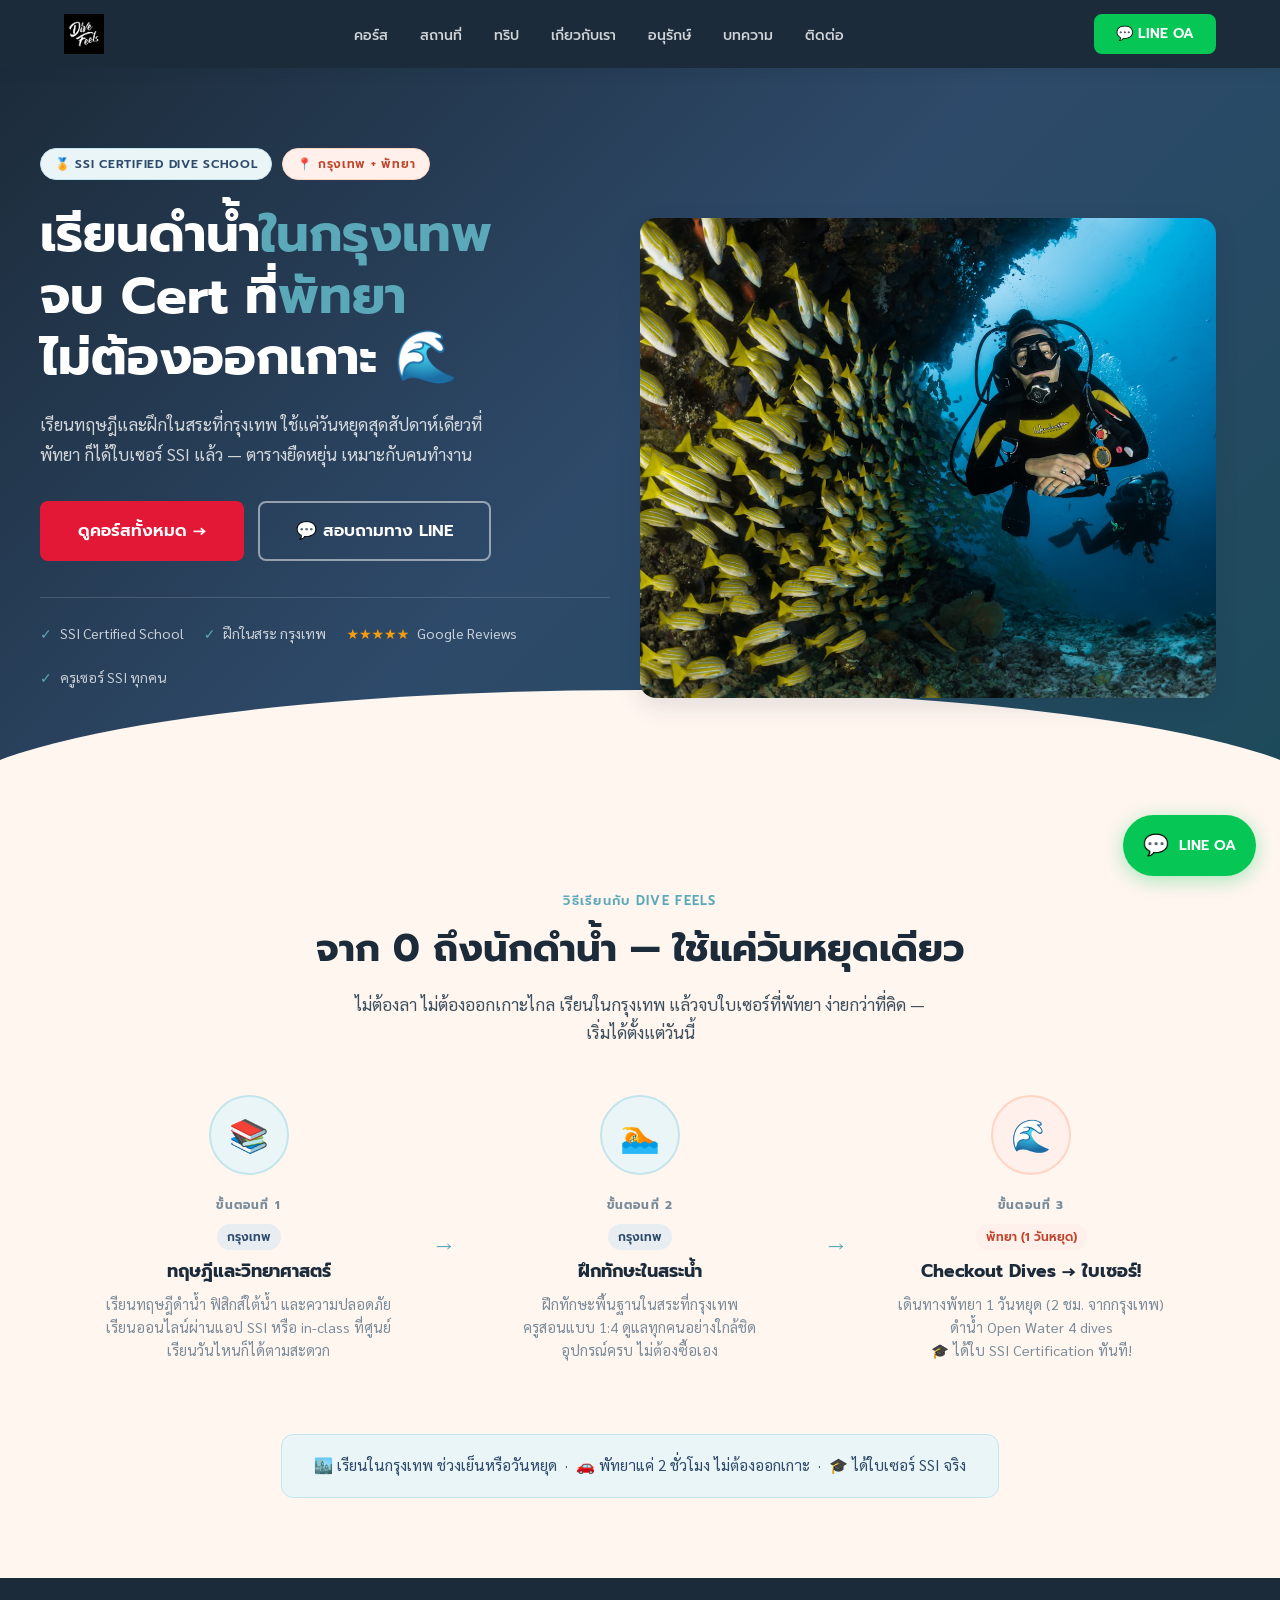
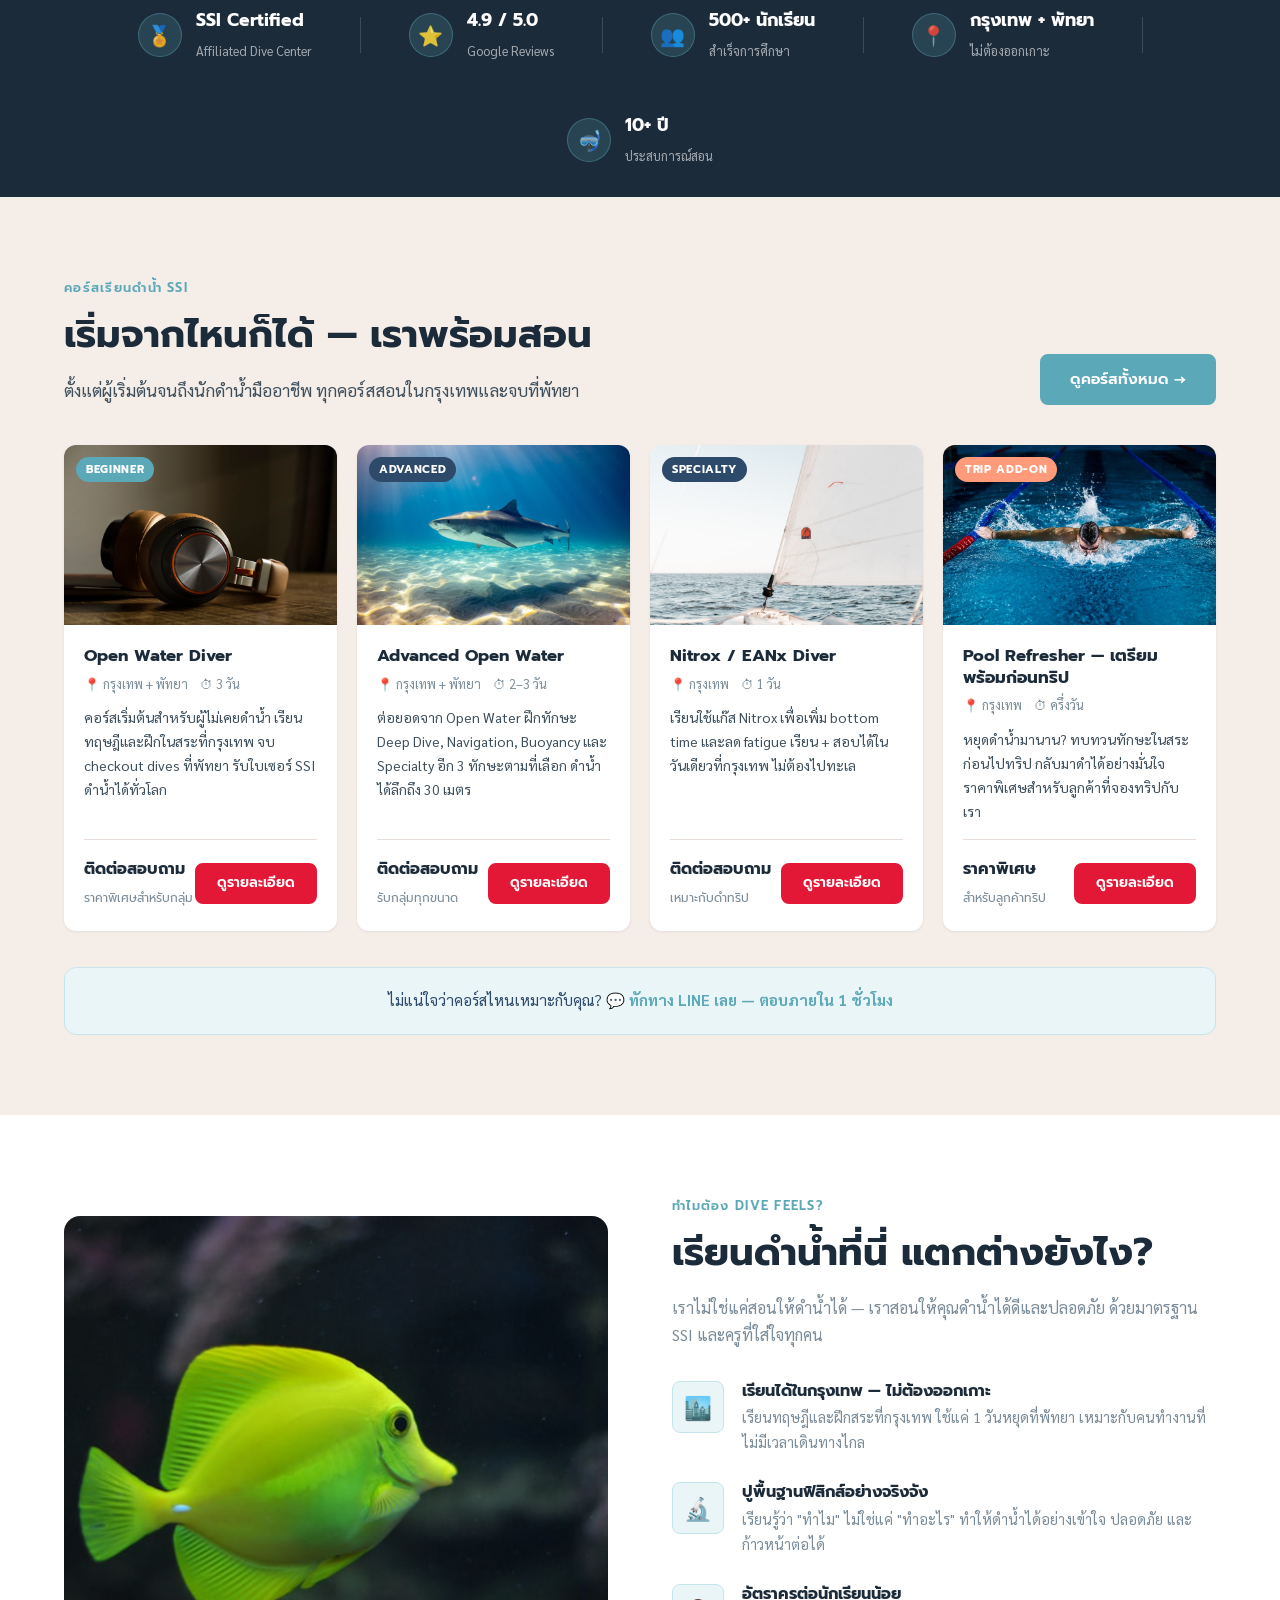
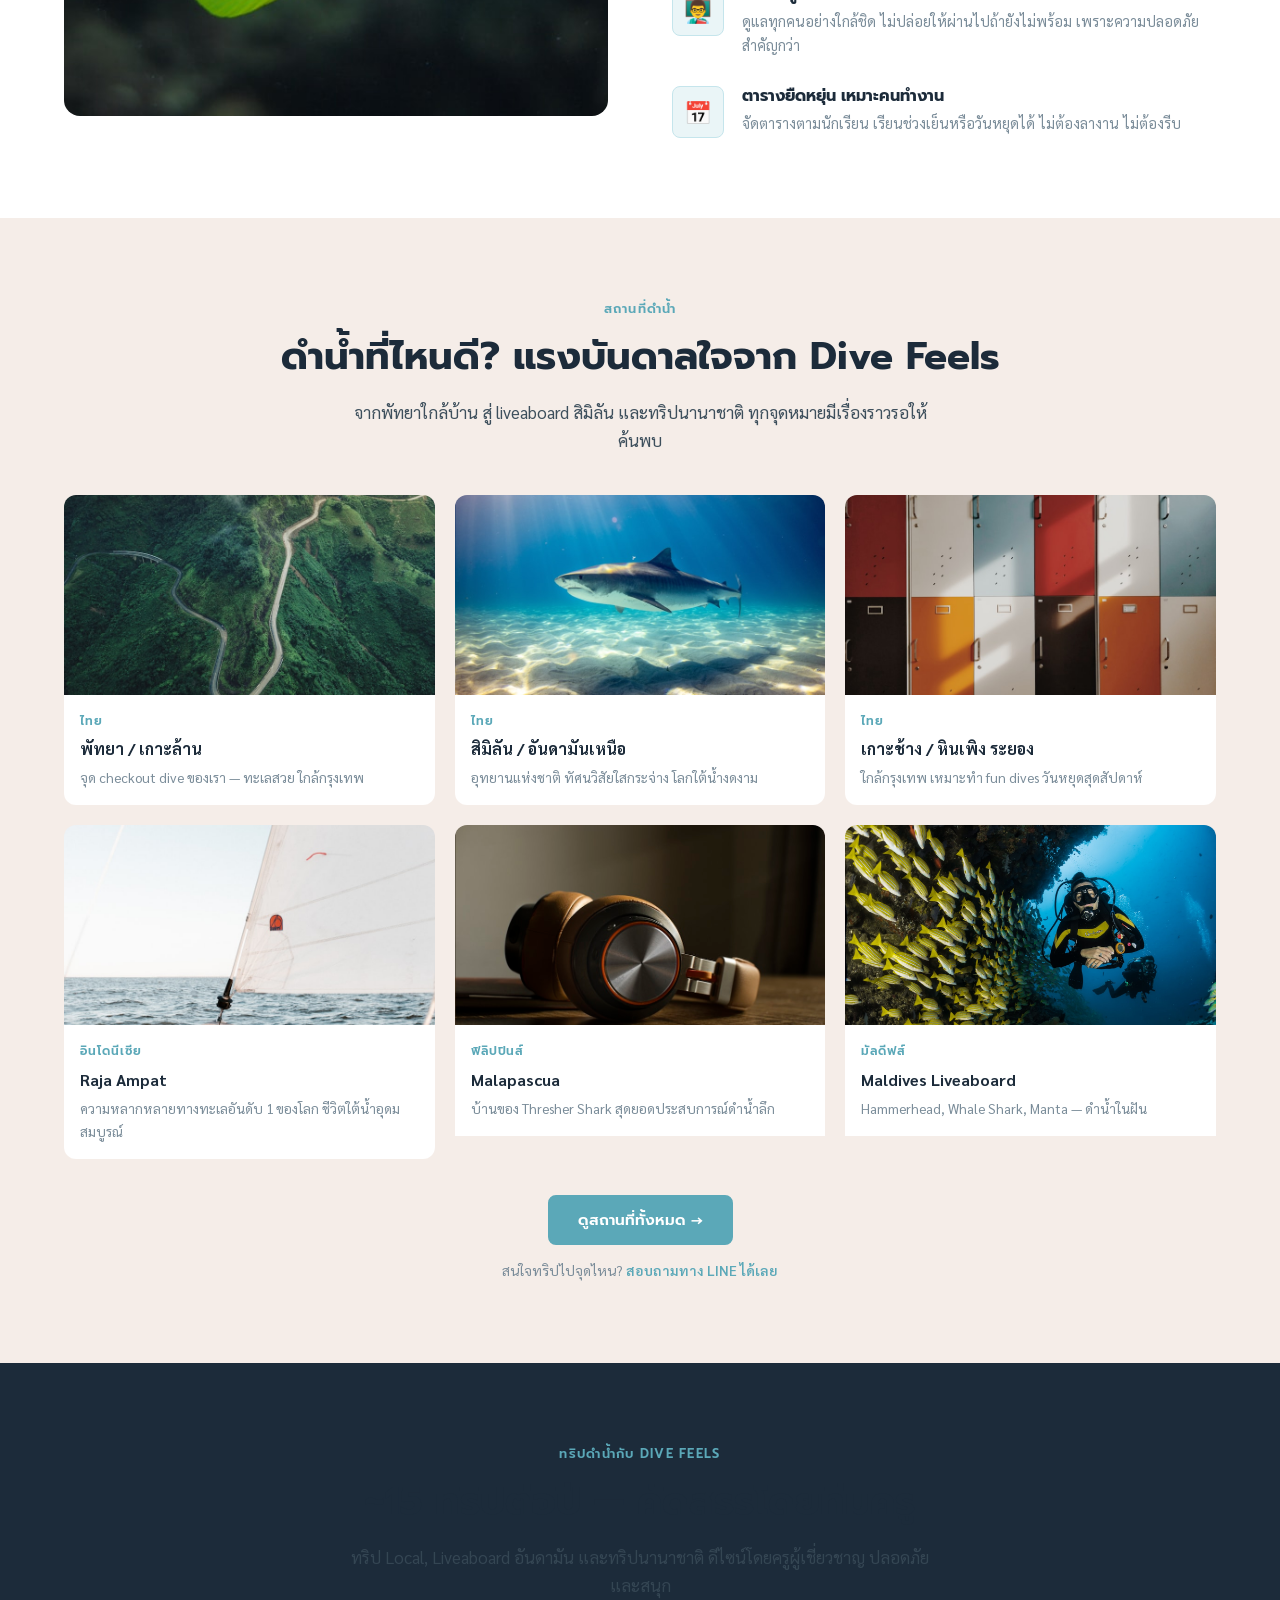
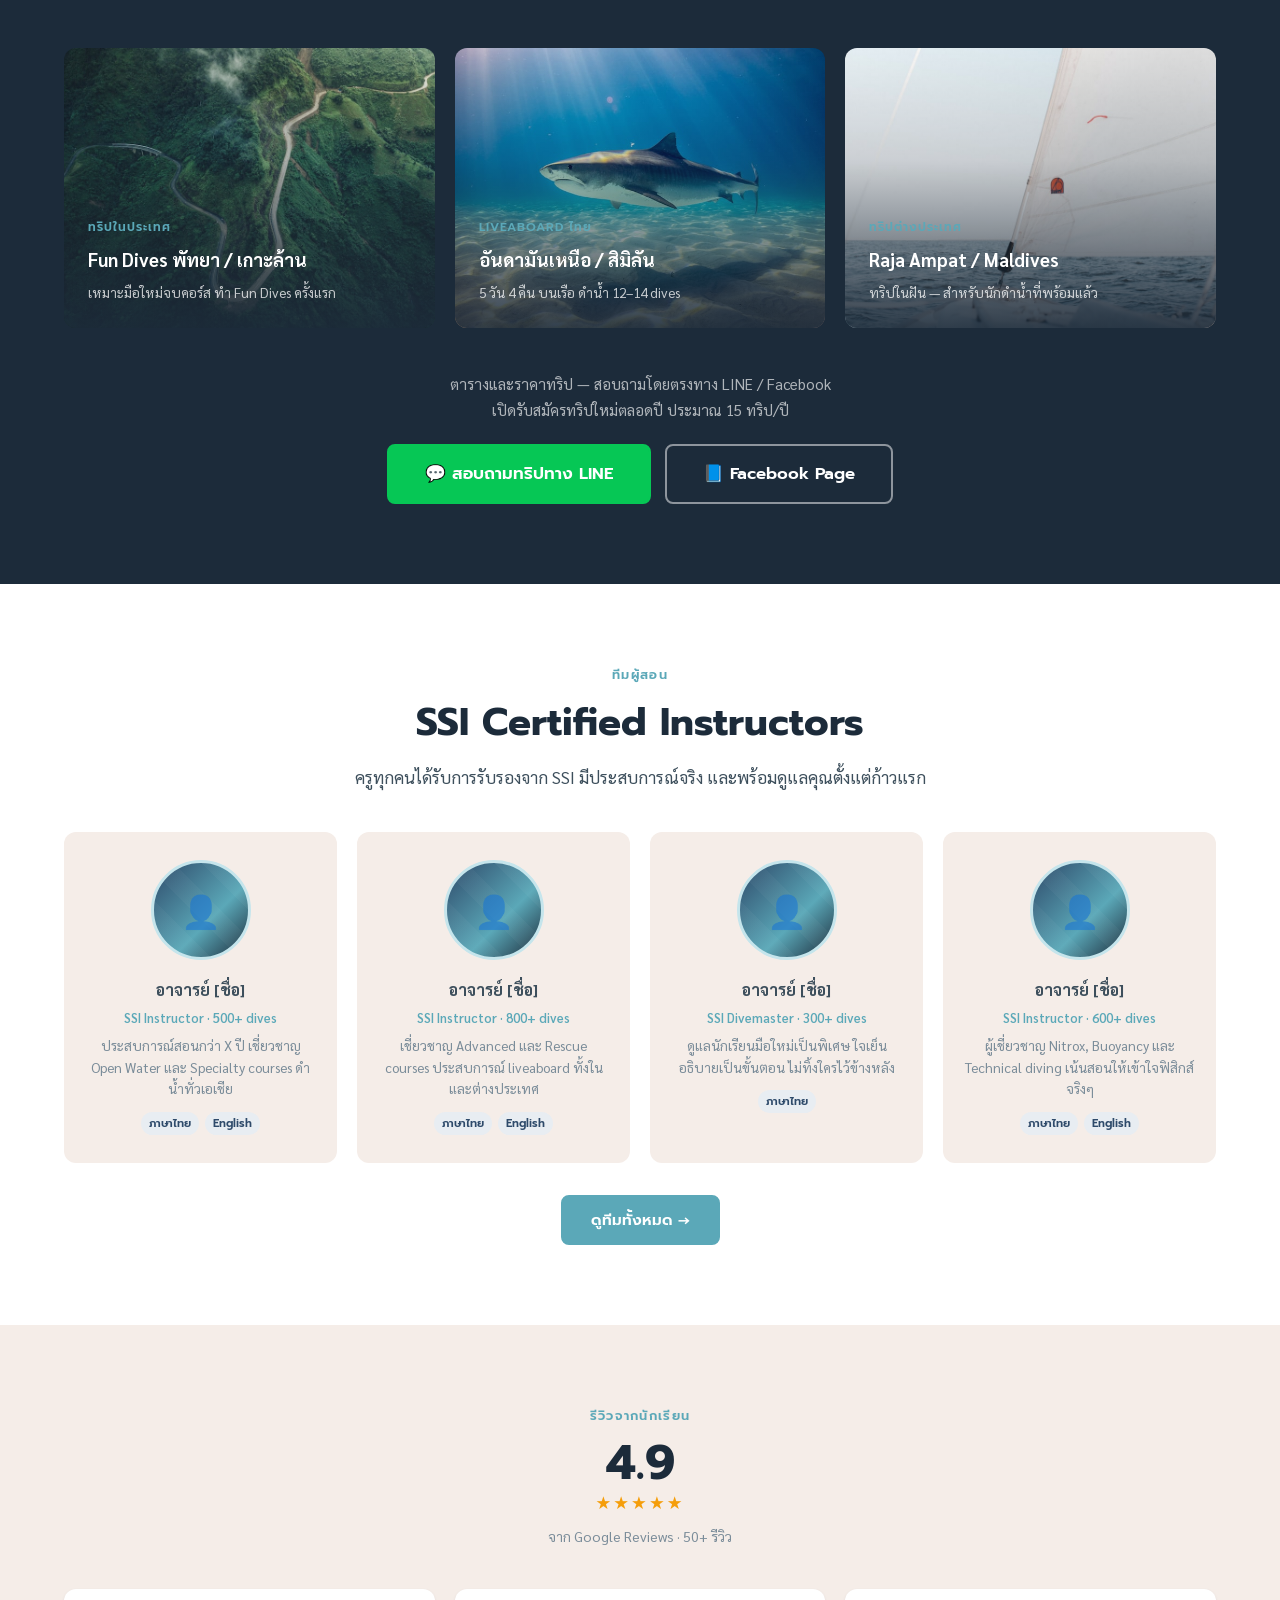
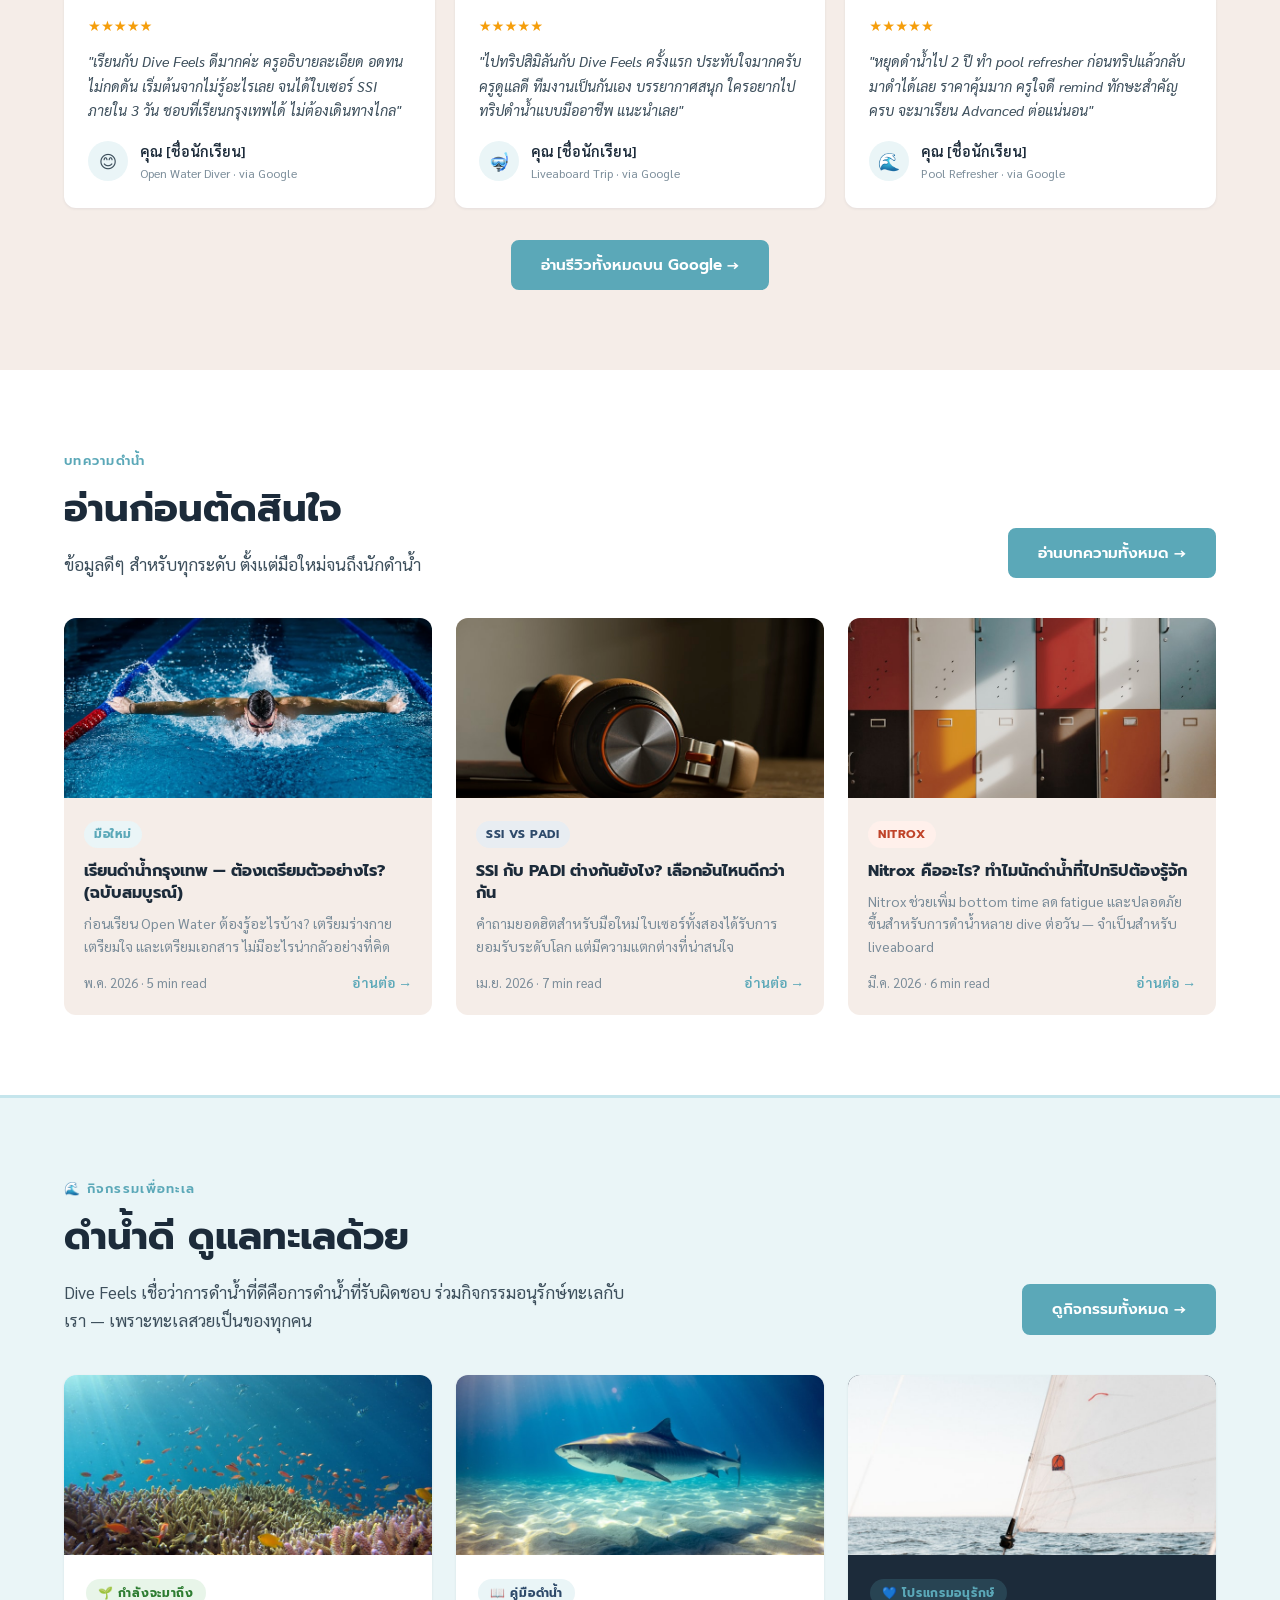
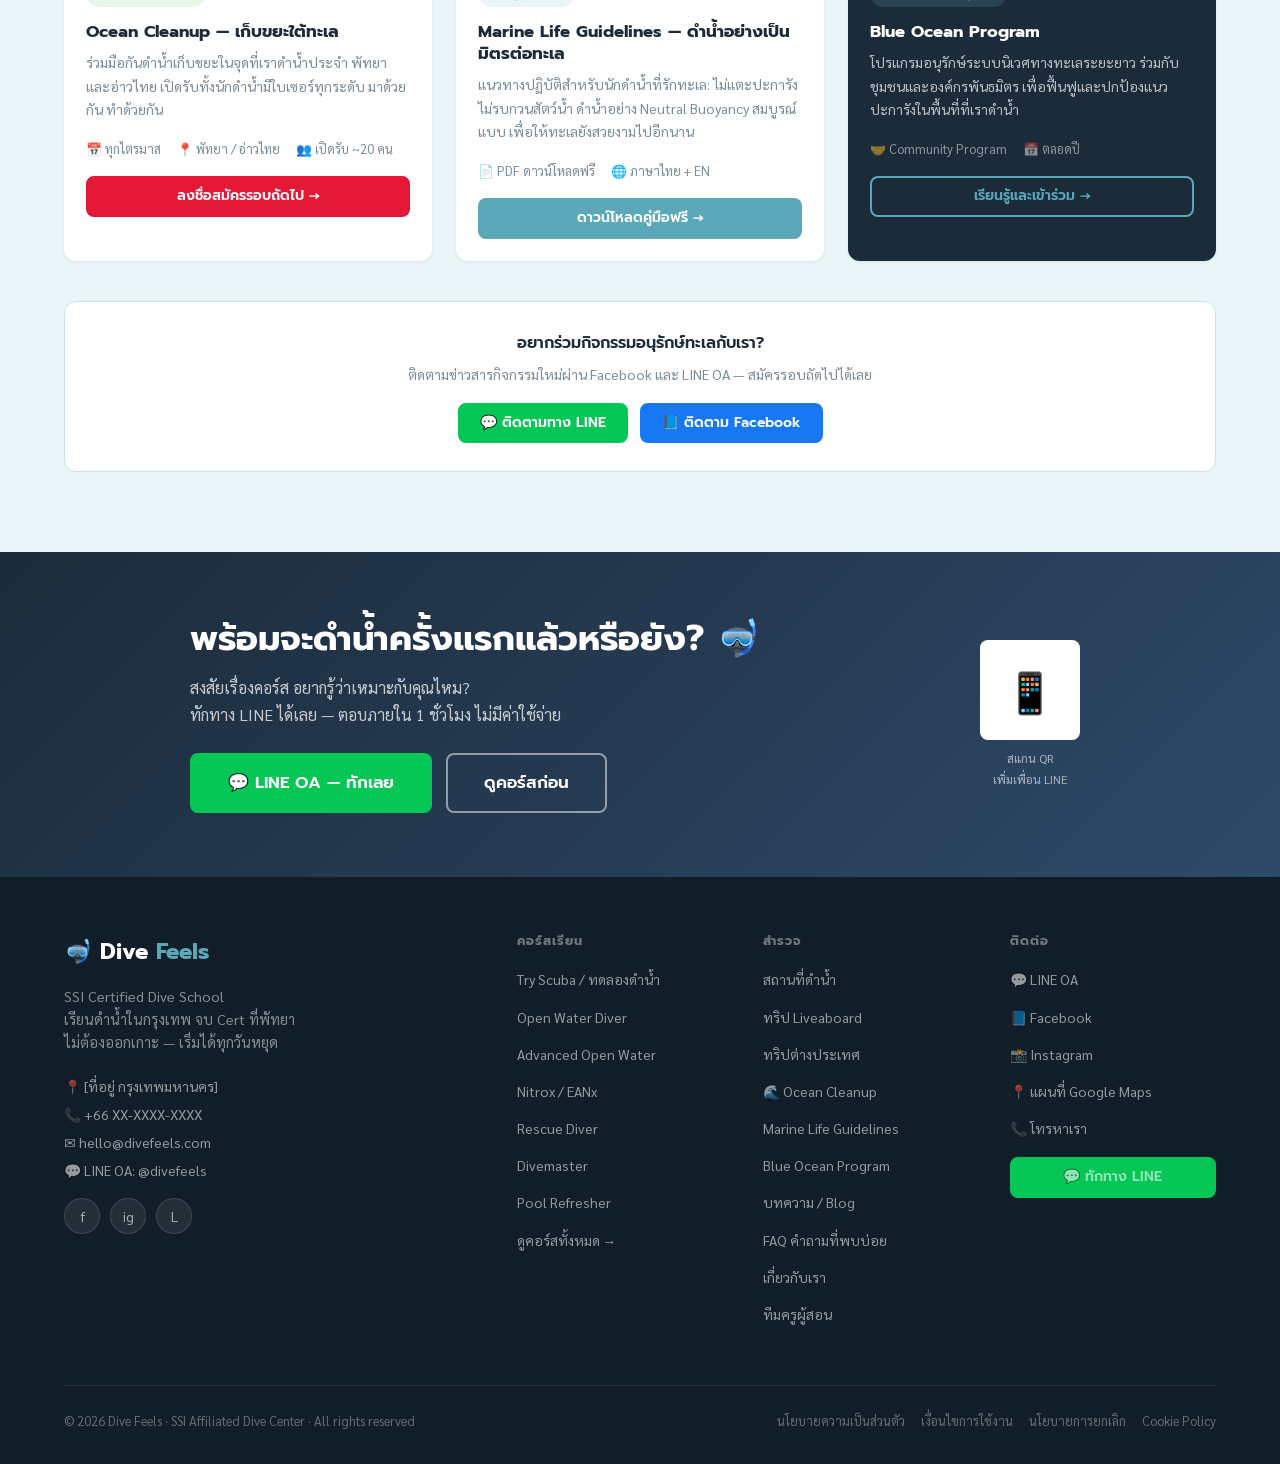
==== index.html @ 2490d3f1 "Initial commit: Dive Feels website first draft" ====
<!DOCTYPE html>
<html lang="th">
<head>
  <meta charset="UTF-8">
  <meta name="viewport" content="width=device-width, initial-scale=1.0">
  <title>เรียนดำน้ำกรุงเทพ จบ cert พัทยา | Dive Feels — SSI Certified Dive School</title>
  <meta name="description" content="เรียนดำน้ำในกรุงเทพ ฝึกในสระ จบ cert ที่พัทยา ไม่ต้องออกเกาะ SSI Certified School ตารางยืดหยุ่น ทีมครูมืออาชีพ สอบถามทาง LINE ได้เลย">

  <!-- Google Fonts: Prompt (headings) + Sarabun (body) -->
  <link rel="preconnect" href="https://fonts.googleapis.com">
  <link rel="preconnect" href="https://fonts.gstatic.com" crossorigin>
  <link href="https://fonts.googleapis.com/css2?family=Prompt:wght@400;500;600;700&family=Sarabun:ital,wght@0,300;0,400;0,500;0,600;1,400&display=swap" rel="stylesheet">

  <style>
    /* ══════════════════════════════════════════════
       DESIGN TOKENS (from design-tokens.css)
    ══════════════════════════════════════════════ */
    :root {
      --color-navy-deep:    #1C2B3A;
      --color-navy-ocean:   #2E4A6A;
      --color-teal:         #5BA8B8;
      --color-red:          #E31837;
      --color-coral:        #FF9B7A;
      --color-bg:           #FFF6F0;
      --color-white:        #FFFFFF;
      --color-surface:      #F5EDE8;
      --color-border:       #E8DDD8;
      --color-text-primary: #1C2B3A;
      --color-text-body:    #3D4F5C;
      --color-text-muted:   #7A8C99;
      --color-text-on-dark: #FFFFFF;
      --color-cta:          #E31837;
      --color-cta-hover:    #C4142E;
      --color-link:         #5BA8B8;
      --color-teal-tint-1:  #EAF5F7;
      --color-teal-tint-2:  #C5E5EC;
      --color-coral-tint-1: #FFF0EB;
      --color-navy-tint-1:  #E8EDF2;
      --font-heading: 'Prompt', system-ui, sans-serif;
      --font-body:    'Sarabun', system-ui, sans-serif;
      --shadow-sm: 0 1px 3px rgba(28,43,58,.08);
      --shadow-md: 0 4px 12px rgba(28,43,58,.10);
      --shadow-lg: 0 8px 24px rgba(28,43,58,.12);
      --radius-sm: 4px;
      --radius-md: 8px;
      --radius-lg: 12px;
      --radius-xl: 16px;
      --radius-full: 9999px;
      --transition-base: 250ms ease;
    }

    /* ══════════════════════════════════════════════
       RESET & BASE
    ══════════════════════════════════════════════ */
    *, *::before, *::after { box-sizing: border-box; margin: 0; padding: 0; }
    html { scroll-behavior: smooth; }
    body {
      font-family: var(--font-body);
      font-size: 1rem;
      line-height: 1.7;
      color: var(--color-text-body);
      background: var(--color-bg);
    }
    img { max-width: 100%; height: auto; display: block; }
    a { color: var(--color-link); text-decoration: none; transition: color var(--transition-base); }
    a:hover { color: var(--color-teal); }
    h1,h2,h3,h4,h5 { font-family: var(--font-heading); color: var(--color-text-primary); line-height: 1.3; }

    /* ══════════════════════════════════════════════
       UTILITIES
    ══════════════════════════════════════════════ */
    .container { max-width: 1200px; margin: 0 auto; padding: 0 24px; }
    .section-pad { padding: 80px 0; }
    .section-pad-sm { padding: 56px 0; }
    .text-center { text-align: center; }
    .text-white { color: var(--color-text-on-dark); }
    .badge {
      display: inline-flex; align-items: center; gap: 6px;
      background: var(--color-teal-tint-1); color: var(--color-navy-ocean);
      font-size: .75rem; font-weight: 600; font-family: var(--font-heading);
      letter-spacing: .06em; text-transform: uppercase;
      padding: 5px 14px; border-radius: var(--radius-full);
      border: 1px solid var(--color-teal-tint-2);
    }
    .section-label {
      font-family: var(--font-heading); font-size: .8rem; font-weight: 600;
      letter-spacing: .1em; text-transform: uppercase; color: var(--color-teal);
      margin-bottom: 12px; display: block;
    }
    .section-title {
      font-size: clamp(1.75rem, 3vw, 2.5rem); font-weight: 700;
      color: var(--color-text-primary); margin-bottom: 16px;
    }
    .section-sub {
      font-size: 1.05rem; color: var(--color-text-body);
      max-width: 580px; line-height: 1.7;
    }
    .grid-2 { display: grid; grid-template-columns: 1fr 1fr; gap: 24px; }
    .grid-3 { display: grid; grid-template-columns: repeat(3, 1fr); gap: 24px; }
    .grid-4 { display: grid; grid-template-columns: repeat(4, 1fr); gap: 20px; }

    /* ══════════════════════════════════════════════
       BUTTONS
    ══════════════════════════════════════════════ */
    .btn {
      display: inline-flex; align-items: center; justify-content: center; gap: 8px;
      font-family: var(--font-heading); font-size: .95rem; font-weight: 600;
      padding: 14px 28px; border-radius: var(--radius-md);
      border: 2px solid transparent; cursor: pointer;
      transition: all var(--transition-base); text-decoration: none; line-height: 1.2;
      white-space: nowrap;
    }
    .btn-primary {
      background: var(--color-cta); color: #fff; border-color: var(--color-cta);
    }
    .btn-primary:hover { background: var(--color-cta-hover); border-color: var(--color-cta-hover); color: #fff; }
    .btn-outline {
      background: transparent; color: var(--color-white);
      border-color: rgba(255,255,255,.5);
    }
    .btn-outline:hover { background: rgba(255,255,255,.1); border-color: #fff; color: #fff; }
    .btn-teal { background: var(--color-teal); color: #fff; border-color: var(--color-teal); }
    .btn-teal:hover { background: #4A8F9E; border-color: #4A8F9E; color: #fff; }
    .btn-line { background: #06C755; color: #fff; border-color: #06C755; }
    .btn-line:hover { background: #05A947; border-color: #05A947; color: #fff; }
    .btn-sm { padding: 10px 20px; font-size: .875rem; }
    .btn-lg { padding: 18px 36px; font-size: 1.05rem; }

    /* ══════════════════════════════════════════════
       PLACEHOLDER IMAGES (for draft)
    ══════════════════════════════════════════════ */
    .img-placeholder {
      background: linear-gradient(135deg, #2E4A6A 0%, #5BA8B8 60%, #1C2B3A 100%);
      display: flex; align-items: center; justify-content: center;
      color: rgba(255,255,255,.6); font-size: .8rem; font-family: var(--font-body);
      text-align: center; position: relative; overflow: hidden;
    }
    .img-placeholder[style*="background-image"]::after { display: none; }
    .img-placeholder::after {
      content: '';
      position: absolute; inset: 0;
      background: repeating-linear-gradient(
        45deg, transparent, transparent 20px,
        rgba(255,255,255,.03) 20px, rgba(255,255,255,.03) 40px
      );
    }

    /* ══════════════════════════════════════════════
       STICKY NAV
    ══════════════════════════════════════════════ */
    #nav {
      position: sticky; top: 0; z-index: 100;
      background: var(--color-navy-deep);
      box-shadow: var(--shadow-md);
      transition: background var(--transition-base);
    }
    .nav-inner {
      display: flex; align-items: center; justify-content: space-between;
      padding: 0 24px; max-width: 1200px; margin: 0 auto; height: 68px;
    }
    .nav-logo {
      font-family: var(--font-heading); font-size: 1.5rem; font-weight: 700;
      color: #fff; letter-spacing: -.01em;
      display: flex; align-items: center; gap: 10px;
    }
    .nav-logo span { color: var(--color-teal); }
    .nav-logo-mark {
      height: 40px; width: auto; display: block; flex-shrink: 0;
    }
    .nav-links {
      display: flex; align-items: center; gap: 4px; list-style: none;
    }
    .nav-links a {
      color: rgba(255,255,255,.8); font-family: var(--font-heading);
      font-size: .875rem; font-weight: 500;
      padding: 8px 14px; border-radius: var(--radius-sm);
      transition: all var(--transition-base);
    }
    .nav-links a:hover { color: #fff; background: rgba(255,255,255,.08); }
    .nav-cta { display: flex; align-items: center; gap: 10px; }
    .nav-hamburger {
      display: none; background: none; border: none;
      color: #fff; font-size: 1.5rem; cursor: pointer; padding: 6px;
    }

    /* ══════════════════════════════════════════════
       HERO
    ══════════════════════════════════════════════ */
    #hero {
      background: var(--color-navy-ocean);
      position: relative; overflow: hidden;
      min-height: 600px; display: flex; align-items: center;
    }
    .hero-bg {
      position: absolute; inset: 0;
      background: linear-gradient(135deg, #1C2B3A 0%, #2E4A6A 50%, #1C4A5A 100%);
    }
    /* Decorative wave */
    .hero-wave {
      position: absolute; bottom: 0; left: 0; right: 0; height: 120px;
      background: var(--color-bg);
      clip-path: ellipse(55% 100% at 50% 100%);
    }
    /* Decorative bubbles */
    .hero-bubbles {
      position: absolute; right: 5%; top: 10%; width: 45%; height: 85%;
      display: flex; align-items: center; justify-content: center;
    }
    .hero-photo {
      width: 100%; height: 480px; border-radius: var(--radius-xl);
      box-shadow: var(--shadow-lg);
      position: relative; overflow: hidden;
    }
    .hero-content { position: relative; z-index: 2; padding: 80px 24px 120px; }
    .hero-inner { max-width: 1200px; margin: 0 auto; display: grid; grid-template-columns: 1fr 1fr; gap: 60px; align-items: center; }
    .hero-badge-row { display: flex; gap: 10px; margin-bottom: 24px; flex-wrap: wrap; }
    .hero-h1 {
      font-family: var(--font-heading); font-size: clamp(2rem, 4.5vw, 3.2rem);
      font-weight: 700; color: #fff; line-height: 1.2; margin-bottom: 20px;
    }
    .hero-h1 em { color: var(--color-teal); font-style: normal; }
    .hero-sub {
      font-size: 1.05rem; color: rgba(255,255,255,.8);
      margin-bottom: 32px; max-width: 480px; line-height: 1.8;
    }
    .hero-ctas { display: flex; gap: 14px; flex-wrap: wrap; margin-bottom: 36px; }
    .hero-trust {
      display: flex; gap: 20px; flex-wrap: wrap; align-items: center;
      padding-top: 24px; border-top: 1px solid rgba(255,255,255,.15);
    }
    .hero-trust-item {
      display: flex; align-items: center; gap: 8px;
      color: rgba(255,255,255,.75); font-size: .875rem;
    }
    .hero-trust-item svg, .hero-trust-item .icon { color: var(--color-teal); }

    /* ══════════════════════════════════════════════
       HOW IT WORKS
    ══════════════════════════════════════════════ */
    #how-it-works { background: var(--color-bg); }
    .hiw-steps {
      display: grid; grid-template-columns: 1fr auto 1fr auto 1fr; gap: 0;
      align-items: start; margin-top: 48px;
    }
    .hiw-step { text-align: center; padding: 0 16px; }
    .hiw-icon-wrap {
      width: 80px; height: 80px; border-radius: 50%;
      margin: 0 auto 20px;
      display: flex; align-items: center; justify-content: center;
      font-size: 2rem;
    }
    .hiw-icon-wrap.step-1 { background: var(--color-teal-tint-1); border: 2px solid var(--color-teal-tint-2); }
    .hiw-icon-wrap.step-2 { background: var(--color-teal-tint-1); border: 2px solid var(--color-teal-tint-2); }
    .hiw-icon-wrap.step-3 { background: var(--color-coral-tint-1); border: 2px solid #FFD4C2; }
    .hiw-step-num {
      font-family: var(--font-heading); font-size: .75rem; font-weight: 700;
      letter-spacing: .1em; text-transform: uppercase; color: var(--color-text-muted);
      margin-bottom: 6px;
    }
    .hiw-step-location {
      display: inline-block; background: var(--color-navy-tint-1);
      color: var(--color-navy-ocean); font-size: .75rem; font-weight: 600;
      padding: 3px 10px; border-radius: var(--radius-full); margin-bottom: 10px;
      font-family: var(--font-heading);
    }
    .hiw-step-location.pattaya { background: var(--color-coral-tint-1); color: #C0442A; }
    .hiw-step h3 { font-size: 1.1rem; font-weight: 700; margin-bottom: 10px; }
    .hiw-step p { font-size: .9rem; color: var(--color-text-muted); line-height: 1.6; }
    .hiw-arrow {
      display: flex; align-items: center; padding-top: 30px; color: var(--color-teal);
      font-size: 1.5rem; align-self: center;
    }
    .hiw-note {
      text-align: center; margin-top: 36px;
      background: var(--color-teal-tint-1); border: 1px solid var(--color-teal-tint-2);
      border-radius: var(--radius-lg); padding: 18px 32px;
      font-size: .95rem; color: var(--color-navy-ocean);
      display: inline-block;
    }

    /* ══════════════════════════════════════════════
       TRUST STRIP
    ══════════════════════════════════════════════ */
    #trust-strip {
      background: var(--color-navy-deep); padding: 28px 0;
    }
    .trust-items {
      display: flex; align-items: center; justify-content: center;
      gap: 48px; flex-wrap: wrap;
    }
    .trust-item {
      display: flex; align-items: center; gap: 14px; color: rgba(255,255,255,.85);
    }
    .trust-item-icon {
      width: 44px; height: 44px; border-radius: 50%;
      background: rgba(91,168,184,.2); border: 1px solid rgba(91,168,184,.4);
      display: flex; align-items: center; justify-content: center; font-size: 1.25rem;
      flex-shrink: 0;
    }
    .trust-item-text strong { display: block; font-family: var(--font-heading); font-size: 1.1rem; color: #fff; }
    .trust-item-text span { font-size: .8rem; color: rgba(255,255,255,.6); }
    .trust-divider { width: 1px; height: 36px; background: rgba(255,255,255,.15); }

    /* ══════════════════════════════════════════════
       COURSES
    ══════════════════════════════════════════════ */
    #courses { background: var(--color-surface); }
    .courses-header {
      display: flex; justify-content: space-between; align-items: flex-end;
      margin-bottom: 40px; gap: 24px; flex-wrap: wrap;
    }
    .course-cards { display: grid; grid-template-columns: repeat(4, 1fr); gap: 20px; }
    .course-card {
      background: var(--color-white); border-radius: var(--radius-lg);
      overflow: hidden; box-shadow: var(--shadow-sm);
      transition: transform var(--transition-base), box-shadow var(--transition-base);
      display: flex; flex-direction: column;
    }
    .course-card:hover { transform: translateY(-4px); box-shadow: var(--shadow-lg); }
    .course-card-img { height: 180px; position: relative; }
    .course-card-badge {
      position: absolute; top: 12px; left: 12px;
      background: var(--color-navy-deep); color: #fff;
      font-size: .7rem; font-weight: 700; font-family: var(--font-heading);
      letter-spacing: .06em; text-transform: uppercase;
      padding: 3px 10px; border-radius: var(--radius-full);
    }
    .course-card-badge.beginner { background: var(--color-teal); }
    .course-card-badge.specialty { background: var(--color-navy-ocean); }
    .course-card-badge.refresher { background: var(--color-coral); }
    .course-card-badge.pro { background: var(--color-navy-deep); }
    .course-card-body { padding: 20px; flex: 1; display: flex; flex-direction: column; }
    .course-card-title { font-size: 1.05rem; font-weight: 700; margin-bottom: 6px; }
    .course-card-meta {
      display: flex; gap: 12px; margin-bottom: 12px; flex-wrap: wrap;
    }
    .course-meta-item {
      font-size: .8rem; color: var(--color-text-muted);
      display: flex; align-items: center; gap: 4px;
    }
    .course-card-desc { font-size: .875rem; color: var(--color-text-body); flex: 1; margin-bottom: 16px; }
    .course-card-footer {
      display: flex; align-items: center; justify-content: space-between;
      padding-top: 16px; border-top: 1px solid var(--color-border);
    }
    .course-price { font-family: var(--font-heading); font-weight: 700; color: var(--color-navy-deep); font-size: 1rem; }
    .course-price span { font-size: .75rem; font-weight: 400; color: var(--color-text-muted); }

    /* ══════════════════════════════════════════════
       WHY DIVE FEELS
    ══════════════════════════════════════════════ */
    #why { background: var(--color-white); }
    .why-grid { display: grid; grid-template-columns: 1fr 1fr; gap: 64px; align-items: center; }
    .why-image { height: 500px; border-radius: var(--radius-xl); overflow: hidden; }
    .why-points { display: flex; flex-direction: column; gap: 28px; margin-top: 32px; }
    .why-point { display: flex; gap: 18px; }
    .why-point-icon {
      width: 52px; height: 52px; border-radius: var(--radius-md);
      background: var(--color-teal-tint-1); border: 1px solid var(--color-teal-tint-2);
      display: flex; align-items: center; justify-content: center;
      font-size: 1.4rem; flex-shrink: 0;
    }
    .why-point-text h4 { font-size: 1rem; font-weight: 700; margin-bottom: 4px; }
    .why-point-text p { font-size: .9rem; color: var(--color-text-muted); }

    /* ══════════════════════════════════════════════
       DESTINATIONS
    ══════════════════════════════════════════════ */
    #destinations { background: var(--color-surface); }
    .dest-grid { display: grid; grid-template-columns: repeat(3, 1fr); gap: 20px; }
    .dest-card {
      border-radius: var(--radius-lg); overflow: hidden; position: relative;
      cursor: pointer; transition: transform var(--transition-base);
      display: flex; flex-direction: column;
    }
    .dest-card:hover { transform: translateY(-4px); }
    .dest-card:hover .dest-overlay { opacity: 1; }
    .dest-img { height: 200px; }
    .dest-overlay {
      position: absolute; inset: 0; background: rgba(28,43,58,.5);
      opacity: 0; transition: opacity var(--transition-base);
      display: flex; align-items: center; justify-content: center;
    }
    .dest-info { padding: 16px; background: var(--color-white); }
    .dest-region {
      font-size: .75rem; font-weight: 600; font-family: var(--font-heading);
      letter-spacing: .08em; text-transform: uppercase; color: var(--color-teal);
      margin-bottom: 4px;
    }
    .dest-name { font-size: 1rem; font-weight: 700; color: var(--color-text-primary); margin-bottom: 4px; }
    .dest-tagline { font-size: .85rem; color: var(--color-text-muted); }

    /* ══════════════════════════════════════════════
       INSTRUCTORS
    ══════════════════════════════════════════════ */
    #instructors { background: var(--color-white); }
    .instructor-cards { display: grid; grid-template-columns: repeat(4, 1fr); gap: 20px; }
    .instructor-card {
      text-align: center; padding: 28px 20px;
      background: var(--color-surface); border-radius: var(--radius-lg);
      transition: transform var(--transition-base), box-shadow var(--transition-base);
    }
    .instructor-card:hover { transform: translateY(-4px); box-shadow: var(--shadow-md); }
    .instructor-photo {
      width: 100px; height: 100px; border-radius: 50%; margin: 0 auto 16px;
      border: 3px solid var(--color-teal-tint-2); overflow: hidden;
    }
    .instructor-name { font-size: 1rem; font-weight: 700; margin-bottom: 4px; }
    .instructor-cert { font-size: .8rem; color: var(--color-teal); font-weight: 600; margin-bottom: 6px; }
    .instructor-bio { font-size: .85rem; color: var(--color-text-muted); line-height: 1.6; }
    .instructor-langs {
      margin-top: 12px; display: flex; gap: 6px; justify-content: center; flex-wrap: wrap;
    }
    .lang-tag {
      background: var(--color-navy-tint-1); color: var(--color-navy-ocean);
      font-size: .7rem; font-weight: 600; font-family: var(--font-heading);
      padding: 2px 8px; border-radius: var(--radius-full);
    }

    /* ══════════════════════════════════════════════
       REVIEWS
    ══════════════════════════════════════════════ */
    #reviews { background: var(--color-surface); }
    .reviews-header { text-align: center; margin-bottom: 40px; }
    .stars { color: #F59E0B; font-size: 1.1rem; letter-spacing: 2px; }
    .overall-rating { font-family: var(--font-heading); font-size: 3rem; font-weight: 700; color: var(--color-navy-deep); line-height: 1; }
    .review-cards { display: grid; grid-template-columns: repeat(3, 1fr); gap: 20px; }
    .review-card {
      background: var(--color-white); border-radius: var(--radius-lg);
      padding: 24px; box-shadow: var(--shadow-sm);
    }
    .review-stars { color: #F59E0B; font-size: .9rem; margin-bottom: 12px; }
    .review-text { font-size: .9rem; color: var(--color-text-body); line-height: 1.7; margin-bottom: 16px; font-style: italic; }
    .review-author { display: flex; align-items: center; gap: 12px; }
    .review-avatar {
      width: 40px; height: 40px; border-radius: 50%; overflow: hidden;
      background: var(--color-teal-tint-1);
      display: flex; align-items: center; justify-content: center;
      font-size: 1.1rem;
    }
    .review-name { font-weight: 600; font-size: .9rem; color: var(--color-text-primary); }
    .review-via { font-size: .75rem; color: var(--color-text-muted); }

    /* ══════════════════════════════════════════════
       TRIPS TEASER
    ══════════════════════════════════════════════ */
    #trips { background: var(--color-navy-deep); }
    .trips-header { text-align: center; margin-bottom: 48px; }
    .trips-grid { display: grid; grid-template-columns: repeat(3, 1fr); gap: 20px; }
    .trip-card {
      border-radius: var(--radius-lg); overflow: hidden; position: relative;
      min-height: 280px; display: flex; flex-direction: column; justify-content: flex-end;
      cursor: pointer;
    }
    .trip-img { position: absolute; inset: 0; }
    .trip-gradient {
      position: absolute; inset: 0;
      background: linear-gradient(to top, rgba(28,43,58,.9) 0%, rgba(28,43,58,.2) 60%, transparent 100%);
    }
    .trip-info { position: relative; z-index: 2; padding: 24px; }
    .trip-region {
      font-size: .75rem; font-weight: 600; font-family: var(--font-heading);
      letter-spacing: .08em; text-transform: uppercase; color: var(--color-teal);
      margin-bottom: 6px;
    }
    .trip-name { font-size: 1.15rem; font-weight: 700; color: #fff; margin-bottom: 6px; }
    .trip-tagline { font-size: .85rem; color: rgba(255,255,255,.75); }

    /* ══════════════════════════════════════════════
       BLOG TEASER
    ══════════════════════════════════════════════ */
    #blog { background: var(--color-white); }
    .blog-cards { display: grid; grid-template-columns: repeat(3, 1fr); gap: 24px; }
    .blog-card {
      background: var(--color-surface); border-radius: var(--radius-lg);
      overflow: hidden; transition: transform var(--transition-base), box-shadow var(--transition-base);
    }
    .blog-card:hover { transform: translateY(-4px); box-shadow: var(--shadow-md); }
    .blog-img { height: 180px; }
    .blog-body { padding: 20px; }
    .blog-tag {
      display: inline-block; background: var(--color-teal-tint-1);
      color: var(--color-teal); font-size: .75rem; font-weight: 700;
      font-family: var(--font-heading); letter-spacing: .05em; text-transform: uppercase;
      padding: 3px 10px; border-radius: var(--radius-full); margin-bottom: 12px;
    }
    .blog-tag.coral { background: var(--color-coral-tint-1); color: #C0442A; }
    .blog-tag.navy { background: var(--color-navy-tint-1); color: var(--color-navy-ocean); }
    .blog-title { font-size: 1rem; font-weight: 700; margin-bottom: 8px; line-height: 1.4; }
    .blog-excerpt { font-size: .875rem; color: var(--color-text-muted); margin-bottom: 14px; line-height: 1.6; }
    .blog-meta { font-size: .8rem; color: var(--color-text-muted); }
    .blog-read-more { color: var(--color-teal); font-weight: 600; font-size: .875rem; }
    .blog-read-more:hover { color: var(--color-navy-ocean); }

    /* ══════════════════════════════════════════════
       LINE CTA BANNER
    ══════════════════════════════════════════════ */
    #cta-banner {
      background: linear-gradient(135deg, #1C2B3A 0%, #2E4A6A 100%);
      padding: 64px 0;
    }
    .cta-banner-inner {
      display: flex; align-items: center; gap: 48px;
      max-width: 900px; margin: 0 auto; flex-wrap: wrap; justify-content: center;
    }
    .cta-banner-text { flex: 1; min-width: 280px; }
    .cta-banner-title { font-size: clamp(1.5rem, 3vw, 2.2rem); font-weight: 700; color: #fff; margin-bottom: 12px; }
    .cta-banner-sub { font-size: 1rem; color: rgba(255,255,255,.75); margin-bottom: 24px; }
    .cta-banner-actions { display: flex; gap: 14px; flex-wrap: wrap; }
    .cta-qr {
      width: 120px; flex-shrink: 0; text-align: center;
    }
    .cta-qr-box {
      width: 100px; height: 100px; background: #fff; border-radius: var(--radius-md);
      margin: 0 auto 8px;
      display: flex; align-items: center; justify-content: center;
      font-size: 2.5rem;
    }
    .cta-qr-label { font-size: .75rem; color: rgba(255,255,255,.6); }

    /* ══════════════════════════════════════════════
       FOOTER
    ══════════════════════════════════════════════ */
    #footer { background: #111D28; padding: 56px 0 32px; }
    .footer-grid {
      display: grid; grid-template-columns: 2fr 1fr 1fr 1fr; gap: 40px;
      margin-bottom: 48px;
    }
    .footer-logo {
      font-family: var(--font-heading); font-size: 1.4rem; font-weight: 700;
      color: #fff; margin-bottom: 14px; display: flex; align-items: center; gap: 8px;
    }
    .footer-logo span { color: var(--color-teal); }
    .footer-tagline { font-size: .9rem; color: rgba(255,255,255,.5); margin-bottom: 18px; line-height: 1.6; }
    .footer-contact p { font-size: .875rem; color: rgba(255,255,255,.55); line-height: 2; }
    .footer-contact a { color: rgba(255,255,255,.55); }
    .footer-contact a:hover { color: var(--color-teal); }
    .footer-social { display: flex; gap: 10px; margin-top: 14px; }
    .footer-social a {
      width: 36px; height: 36px; border-radius: 50%;
      background: rgba(255,255,255,.08); border: 1px solid rgba(255,255,255,.12);
      display: flex; align-items: center; justify-content: center;
      color: rgba(255,255,255,.6); font-size: .9rem;
      transition: all var(--transition-base);
    }
    .footer-social a:hover { background: var(--color-teal); border-color: var(--color-teal); color: #fff; }
    .footer-col h4 {
      font-family: var(--font-heading); font-size: .8rem; font-weight: 700;
      letter-spacing: .08em; text-transform: uppercase; color: rgba(255,255,255,.4);
      margin-bottom: 16px;
    }
    .footer-col ul { list-style: none; }
    .footer-col li { margin-bottom: 10px; }
    .footer-col a { color: rgba(255,255,255,.55); font-size: .875rem; transition: color var(--transition-base); }
    .footer-col a:hover { color: var(--color-teal); }
    .footer-bottom {
      border-top: 1px solid rgba(255,255,255,.08); padding-top: 24px;
      display: flex; justify-content: space-between; align-items: center;
      flex-wrap: wrap; gap: 12px;
      font-size: .8rem; color: rgba(255,255,255,.35);
    }
    .footer-bottom a { color: rgba(255,255,255,.35); }
    .footer-bottom a:hover { color: rgba(255,255,255,.6); }

    /* ══════════════════════════════════════════════
       STICKY LINE BUTTON
    ══════════════════════════════════════════════ */
    #sticky-line {
      position: fixed; bottom: 24px; right: 24px; z-index: 200;
    }
    .sticky-line-btn {
      display: flex; align-items: center; gap: 10px;
      background: #06C755; color: #fff;
      padding: 13px 20px; border-radius: var(--radius-full);
      box-shadow: 0 4px 20px rgba(6,199,85,.35);
      font-family: var(--font-heading); font-weight: 600; font-size: .9rem;
      text-decoration: none; transition: all var(--transition-base);
      border: none; cursor: pointer;
    }
    .sticky-line-btn:hover { transform: scale(1.05); box-shadow: 0 6px 24px rgba(6,199,85,.45); color: #fff; }
    .sticky-line-icon { font-size: 1.3rem; }

    /* ══════════════════════════════════════════════
       MOBILE MENU (hidden by default)
    ══════════════════════════════════════════════ */
    #mobile-menu {
      display: none; position: fixed; inset: 0; z-index: 99;
      background: var(--color-navy-deep); padding: 100px 32px 40px;
      flex-direction: column; gap: 8px;
    }
    #mobile-menu.open { display: flex; }
    #mobile-menu a {
      color: rgba(255,255,255,.8); font-family: var(--font-heading);
      font-size: 1.2rem; font-weight: 500; padding: 14px 0;
      border-bottom: 1px solid rgba(255,255,255,.08);
    }
    #mobile-menu a:hover { color: var(--color-teal); }

    /* ══════════════════════════════════════════════
       RESPONSIVE
    ══════════════════════════════════════════════ */
    @media (max-width: 1024px) {
      .course-cards { grid-template-columns: repeat(2, 1fr); }
      .instructor-cards { grid-template-columns: repeat(2, 1fr); }
      .footer-grid { grid-template-columns: 1fr 1fr; }
    }

    @media (max-width: 768px) {
      .nav-links, .nav-cta .btn { display: none; }
      .nav-hamburger { display: block; }
      .hero-inner { grid-template-columns: 1fr; gap: 32px; }
      .hero-bubbles { display: none; }
      .hero-content { padding: 56px 24px 80px; }
      .hiw-steps { grid-template-columns: 1fr; gap: 24px; }
      .hiw-arrow { display: none; }
      .why-grid { grid-template-columns: 1fr; }
      .why-image { height: 300px; }
      .course-cards { grid-template-columns: 1fr; }
      .dest-grid { grid-template-columns: 1fr 1fr; }
      .trips-grid { grid-template-columns: 1fr; }
      .review-cards { grid-template-columns: 1fr; }
      .blog-cards { grid-template-columns: 1fr; }
      .instructor-cards { grid-template-columns: 1fr 1fr; }
      .trust-items { gap: 24px; }
      .trust-divider { display: none; }
      .footer-grid { grid-template-columns: 1fr; gap: 32px; }
      .footer-bottom { flex-direction: column; text-align: center; }
      .cta-banner-inner { flex-direction: column; text-align: center; }
      .cta-banner-actions { justify-content: center; }
      .section-pad { padding: 56px 0; }
    }

    @media (max-width: 480px) {
      .dest-grid { grid-template-columns: 1fr; }
      .instructor-cards { grid-template-columns: 1fr; }
      .hero-ctas { flex-direction: column; }
      .hero-ctas .btn { width: 100%; text-align: center; justify-content: center; }
    }
  </style>
</head>
<body>

<!-- ══════════════════════════════
     STICKY NAVIGATION
══════════════════════════════ -->
<nav id="nav">
  <div class="nav-inner">
    <a href="#" class="nav-logo" aria-label="Dive Feels Home">
      <img class="nav-logo-mark" src="assets/images/logo.png" alt="Dive Feels Logo"
           onerror="this.style.display='none'; this.nextSibling.style.display='flex';">
      <span style="display:none; align-items:center; gap:6px;">🤿 Dive <em style="color:var(--color-teal);font-style:normal;">Feels</em></span>
    </a>

    <ul class="nav-links">
      <li><a href="#courses">คอร์ส</a></li>
      <li><a href="#destinations">สถานที่</a></li>
      <li><a href="#trips">ทริป</a></li>
      <li><a href="#why">เกี่ยวกับเรา</a></li>
      <li><a href="#conservation">อนุรักษ์</a></li>
      <li><a href="#blog">บทความ</a></li>
      <li><a href="#footer">ติดต่อ</a></li>
    </ul>

    <div class="nav-cta">
      <a href="https://lin.ee/8X48Hij" class="btn btn-line btn-sm" target="_blank" rel="noopener">
        💬 LINE OA
      </a>
    </div>

    <button class="nav-hamburger" onclick="document.getElementById('mobile-menu').classList.toggle('open')" aria-label="เมนู">
      ☰
    </button>
  </div>
</nav>

<!-- Mobile Menu -->
<div id="mobile-menu" role="navigation">
  <a href="#courses" onclick="document.getElementById('mobile-menu').classList.remove('open')">คอร์สเรียนดำน้ำ</a>
  <a href="#destinations" onclick="document.getElementById('mobile-menu').classList.remove('open')">สถานที่ดำน้ำ</a>
  <a href="#trips" onclick="document.getElementById('mobile-menu').classList.remove('open')">ทริปดำน้ำ</a>
  <a href="#why" onclick="document.getElementById('mobile-menu').classList.remove('open')">เกี่ยวกับเรา</a>
  <a href="#conservation" onclick="document.getElementById('mobile-menu').classList.remove('open')">🌊 อนุรักษ์ทะเล</a>
  <a href="#blog" onclick="document.getElementById('mobile-menu').classList.remove('open')">บทความ</a>
  <a href="#footer" onclick="document.getElementById('mobile-menu').classList.remove('open')">ติดต่อ</a>
  <a href="https://lin.ee/8X48Hij" class="btn btn-line" style="margin-top:16px; text-align:center; justify-content:center;" target="_blank">💬 สอบถามทาง LINE</a>
</div>


<!-- ══════════════════════════════
     HERO
══════════════════════════════ -->
<section id="hero">
  <div class="hero-bg"></div>

  <div class="hero-content" style="width:100%;">
    <div class="hero-inner">
      <!-- Left: copy -->
      <div>
        <div class="hero-badge-row">
          <span class="badge">🏅 SSI Certified Dive School</span>
          <span class="badge" style="background:var(--color-coral-tint-1); color:#C0442A; border-color:#FFD4C2;">📍 กรุงเทพ + พัทยา</span>
        </div>

        <h1 class="hero-h1">
          เรียนดำน้ำ<em>ในกรุงเทพ</em><br>
          จบ Cert ที่<em>พัทยา</em><br>
          ไม่ต้องออกเกาะ 🌊
        </h1>

        <p class="hero-sub">
          เรียนทฤษฎีและฝึกในสระที่กรุงเทพ ใช้แค่วันหยุดสุดสัปดาห์เดียวที่พัทยา
          ก็ได้ใบเซอร์ SSI แล้ว — ตารางยืดหยุ่น เหมาะกับคนทำงาน
        </p>

        <div class="hero-ctas">
          <a href="#courses" class="btn btn-primary btn-lg">ดูคอร์สทั้งหมด →</a>
          <a href="https://lin.ee/8X48Hij" class="btn btn-outline btn-lg" target="_blank" rel="noopener">💬 สอบถามทาง LINE</a>
        </div>

        <div class="hero-trust">
          <div class="hero-trust-item">
            <span style="color:var(--color-teal);">✓</span>
            SSI Certified School
          </div>
          <div class="hero-trust-item">
            <span style="color:var(--color-teal);">✓</span>
            ฝึกในสระ กรุงเทพ
          </div>
          <div class="hero-trust-item">
            <span style="color:#F59E0B;">★★★★★</span>
            Google Reviews
          </div>
          <div class="hero-trust-item">
            <span style="color:var(--color-teal);">✓</span>
            ครูเซอร์ SSI ทุกคน
          </div>
        </div>
      </div>

      <!-- Right: hero photo -->
      <div class="hero-bubbles">
        <div class="hero-photo img-placeholder" style="background-image:url('assets/images/hero-underwater.jpg');background-size:cover;background-position:center;"></div>
      </div>
    </div>
  </div>

  <div class="hero-wave"></div>
</section>


<!-- ══════════════════════════════
     HOW IT WORKS
══════════════════════════════ -->
<section id="how-it-works" class="section-pad">
  <div class="container">
    <div class="text-center">
      <span class="section-label">วิธีเรียนกับ Dive Feels</span>
      <h2 class="section-title">จาก 0 ถึงนักดำน้ำ — ใช้แค่วันหยุดเดียว</h2>
      <p class="section-sub" style="margin:0 auto;">
        ไม่ต้องลา ไม่ต้องออกเกาะไกล เรียนในกรุงเทพ แล้วจบใบเซอร์ที่พัทยา
        ง่ายกว่าที่คิด — เริ่มได้ตั้งแต่วันนี้
      </p>
    </div>

    <div class="hiw-steps">
      <!-- Step 1 -->
      <div class="hiw-step">
        <div class="hiw-icon-wrap step-1">📚</div>
        <div class="hiw-step-num">ขั้นตอนที่ 1</div>
        <div class="hiw-step-location">กรุงเทพ</div>
        <h3>ทฤษฎีและวิทยาศาสตร์</h3>
        <p>เรียนทฤษฎีดำน้ำ ฟิสิกส์ใต้น้ำ และความปลอดภัย<br>
        เรียนออนไลน์ผ่านแอป SSI หรือ in-class ที่ศูนย์<br>
        เรียนวันไหนก็ได้ตามสะดวก</p>
      </div>

      <div class="hiw-arrow">→</div>

      <!-- Step 2 -->
      <div class="hiw-step">
        <div class="hiw-icon-wrap step-2">🏊</div>
        <div class="hiw-step-num">ขั้นตอนที่ 2</div>
        <div class="hiw-step-location">กรุงเทพ</div>
        <h3>ฝึกทักษะในสระน้ำ</h3>
        <p>ฝึกทักษะพื้นฐานในสระที่กรุงเทพ<br>
        ครูสอนแบบ 1:4 ดูแลทุกคนอย่างใกล้ชิด<br>
        อุปกรณ์ครบ ไม่ต้องซื้อเอง</p>
      </div>

      <div class="hiw-arrow">→</div>

      <!-- Step 3 -->
      <div class="hiw-step">
        <div class="hiw-icon-wrap step-3">🌊</div>
        <div class="hiw-step-num">ขั้นตอนที่ 3</div>
        <div class="hiw-step-location pattaya">พัทยา (1 วันหยุด)</div>
        <h3>Checkout Dives → ใบเซอร์!</h3>
        <p>เดินทางพัทยา 1 วันหยุด (2 ชม. จากกรุงเทพ)<br>
        ดำน้ำ Open Water 4 dives<br>
        🎓 ได้ใบ SSI Certification ทันที!</p>
      </div>
    </div>

    <div class="text-center" style="margin-top:36px;">
      <div class="hiw-note">
        🏙️ เรียนในกรุงเทพ ช่วงเย็นหรือวันหยุด &nbsp;·&nbsp; 🚗 พัทยาแค่ 2 ชั่วโมง ไม่ต้องออกเกาะ &nbsp;·&nbsp; 🎓 ได้ใบเซอร์ SSI จริง
      </div>
    </div>
  </div>
</section>


<!-- ══════════════════════════════
     TRUST STRIP
══════════════════════════════ -->
<div id="trust-strip">
  <div class="container">
    <div class="trust-items">
      <div class="trust-item">
        <div class="trust-item-icon">🏅</div>
        <div class="trust-item-text">
          <strong>SSI Certified</strong>
          <span>Affiliated Dive Center</span>
        </div>
      </div>
      <div class="trust-divider"></div>
      <div class="trust-item">
        <div class="trust-item-icon">⭐</div>
        <div class="trust-item-text">
          <strong>4.9 / 5.0</strong>
          <span>Google Reviews</span>
        </div>
      </div>
      <div class="trust-divider"></div>
      <div class="trust-item">
        <div class="trust-item-icon">👥</div>
        <div class="trust-item-text">
          <strong>500+ นักเรียน</strong>
          <span>สำเร็จการศึกษา</span>
        </div>
      </div>
      <div class="trust-divider"></div>
      <div class="trust-item">
        <div class="trust-item-icon">📍</div>
        <div class="trust-item-text">
          <strong>กรุงเทพ + พัทยา</strong>
          <span>ไม่ต้องออกเกาะ</span>
        </div>
      </div>
      <div class="trust-divider"></div>
      <div class="trust-item">
        <div class="trust-item-icon">🤿</div>
        <div class="trust-item-text">
          <strong>10+ ปี</strong>
          <span>ประสบการณ์สอน</span>
        </div>
      </div>
    </div>
  </div>
</div>


<!-- ══════════════════════════════
     COURSES
══════════════════════════════ -->
<section id="courses" class="section-pad">
  <div class="container">
    <div class="courses-header">
      <div>
        <span class="section-label">คอร์สเรียนดำน้ำ SSI</span>
        <h2 class="section-title">เริ่มจากไหนก็ได้ — เราพร้อมสอน</h2>
        <p class="section-sub">ตั้งแต่ผู้เริ่มต้นจนถึงนักดำน้ำมืออาชีพ ทุกคอร์สสอนในกรุงเทพและจบที่พัทยา</p>
      </div>
      <a href="#" class="btn btn-teal">ดูคอร์สทั้งหมด →</a>
    </div>

    <div class="course-cards">

      <!-- Course 1: Open Water -->
      <div class="course-card">
        <div class="course-card-img img-placeholder" style="background-image:url('assets/images/diver-silhouette.jpg');background-size:cover;background-position:center;">
          <span class="course-card-badge beginner">Beginner</span>
        </div>
        <div class="course-card-body">
          <h3 class="course-card-title">Open Water Diver</h3>
          <div class="course-card-meta">
            <span class="course-meta-item">📍 กรุงเทพ + พัทยา</span>
            <span class="course-meta-item">⏱ 3 วัน</span>
          </div>
          <p class="course-card-desc">
            คอร์สเริ่มต้นสำหรับผู้ไม่เคยดำน้ำ เรียนทฤษฎีและฝึกในสระที่กรุงเทพ
            จบ checkout dives ที่พัทยา รับใบเซอร์ SSI ดำน้ำได้ทั่วโลก
          </p>
          <div class="course-card-footer">
            <div class="course-price">ติดต่อสอบถาม<br><span>ราคาพิเศษสำหรับกลุ่ม</span></div>
            <a href="#" class="btn btn-primary btn-sm">ดูรายละเอียด</a>
          </div>
        </div>
      </div>

      <!-- Course 2: Advanced OW -->
      <div class="course-card">
        <div class="course-card-img img-placeholder" style="background-image:url('assets/images/coral-reef.jpg');background-size:cover;background-position:center;">
          <span class="course-card-badge specialty">Advanced</span>
        </div>
        <div class="course-card-body">
          <h3 class="course-card-title">Advanced Open Water</h3>
          <div class="course-card-meta">
            <span class="course-meta-item">📍 กรุงเทพ + พัทยา</span>
            <span class="course-meta-item">⏱ 2–3 วัน</span>
          </div>
          <p class="course-card-desc">
            ต่อยอดจาก Open Water ฝึกทักษะ Deep Dive, Navigation, Buoyancy
            และ Specialty อีก 3 ทักษะตามที่เลือก ดำน้ำได้ลึกถึง 30 เมตร
          </p>
          <div class="course-card-footer">
            <div class="course-price">ติดต่อสอบถาม<br><span>รับกลุ่มทุกขนาด</span></div>
            <a href="#" class="btn btn-primary btn-sm">ดูรายละเอียด</a>
          </div>
        </div>
      </div>

      <!-- Course 3: Nitrox -->
      <div class="course-card">
        <div class="course-card-img img-placeholder" style="background-image:url('assets/images/fish-school.jpg');background-size:cover;background-position:center;">
          <span class="course-card-badge specialty">Specialty</span>
        </div>
        <div class="course-card-body">
          <h3 class="course-card-title">Nitrox / EANx Diver</h3>
          <div class="course-card-meta">
            <span class="course-meta-item">📍 กรุงเทพ</span>
            <span class="course-meta-item">⏱ 1 วัน</span>
          </div>
          <p class="course-card-desc">
            เรียนใช้แก๊ส Nitrox เพื่อเพิ่ม bottom time และลด fatigue
            เรียน + สอบได้ในวันเดียวที่กรุงเทพ ไม่ต้องไปทะเล
          </p>
          <div class="course-card-footer">
            <div class="course-price">ติดต่อสอบถาม<br><span>เหมาะกับดำทริป</span></div>
            <a href="#" class="btn btn-primary btn-sm">ดูรายละเอียด</a>
          </div>
        </div>
      </div>

      <!-- Course 4: Trip Refresher -->
      <div class="course-card">
        <div class="course-card-img img-placeholder" style="background-image:url('assets/images/pool-training.jpg');background-size:cover;background-position:center;">
          <span class="course-card-badge refresher">Trip Add-on</span>
        </div>
        <div class="course-card-body">
          <h3 class="course-card-title">Pool Refresher — เตรียมพร้อมก่อนทริป</h3>
          <div class="course-card-meta">
            <span class="course-meta-item">📍 กรุงเทพ</span>
            <span class="course-meta-item">⏱ ครึ่งวัน</span>
          </div>
          <p class="course-card-desc">
            หยุดดำน้ำมานาน? ทบทวนทักษะในสระก่อนไปทริป กลับมาดำได้อย่างมั่นใจ
            ราคาพิเศษสำหรับลูกค้าที่จองทริปกับเรา
          </p>
          <div class="course-card-footer">
            <div class="course-price">ราคาพิเศษ<br><span>สำหรับลูกค้าทริป</span></div>
            <a href="#" class="btn btn-primary btn-sm">ดูรายละเอียด</a>
          </div>
        </div>
      </div>

    </div>

    <!-- Course Comparison note -->
    <div style="text-align:center; margin-top:36px; padding:20px; background:var(--color-teal-tint-1); border-radius:var(--radius-lg); border:1px solid var(--color-teal-tint-2);">
      <p style="font-size:.95rem; color:var(--color-navy-ocean);">
        ไม่แน่ใจว่าคอร์สไหนเหมาะกับคุณ?
        <a href="https://lin.ee/8X48Hij" style="color:var(--color-teal); font-weight:700;" target="_blank">
          💬 ทักทาง LINE เลย — ตอบภายใน 1 ชั่วโมง
        </a>
      </p>
    </div>
  </div>
</section>


<!-- ══════════════════════════════
     WHY DIVE FEELS
══════════════════════════════ -->
<section id="why" class="section-pad">
  <div class="container">
    <div class="why-grid">
      <!-- Left: image -->
      <div class="why-image img-placeholder" style="background-image:url('assets/images/scuba-students.jpg');background-size:cover;background-position:center;"></div>

      <!-- Right: content -->
      <div>
        <span class="section-label">ทำไมต้อง Dive Feels?</span>
        <h2 class="section-title">เรียนดำน้ำที่นี่ แตกต่างยังไง?</h2>
        <p style="color:var(--color-text-muted); margin-bottom:8px;">
          เราไม่ใช่แค่สอนให้ดำน้ำได้ — เราสอนให้คุณดำน้ำได้ดีและปลอดภัย
          ด้วยมาตรฐาน SSI และครูที่ใส่ใจทุกคน
        </p>

        <div class="why-points">
          <div class="why-point">
            <div class="why-point-icon">🏙️</div>
            <div class="why-point-text">
              <h4>เรียนได้ในกรุงเทพ — ไม่ต้องออกเกาะ</h4>
              <p>เรียนทฤษฎีและฝึกสระที่กรุงเทพ ใช้แค่ 1 วันหยุดที่พัทยา
              เหมาะกับคนทำงานที่ไม่มีเวลาเดินทางไกล</p>
            </div>
          </div>

          <div class="why-point">
            <div class="why-point-icon">🔬</div>
            <div class="why-point-text">
              <h4>ปูพื้นฐานฟิสิกส์อย่างจริงจัง</h4>
              <p>เรียนรู้ว่า "ทำไม" ไม่ใช่แค่ "ทำอะไร" ทำให้ดำน้ำได้อย่างเข้าใจ
              ปลอดภัย และก้าวหน้าต่อได้</p>
            </div>
          </div>

          <div class="why-point">
            <div class="why-point-icon">👨‍🏫</div>
            <div class="why-point-text">
              <h4>อัตราครูต่อนักเรียนน้อย</h4>
              <p>ดูแลทุกคนอย่างใกล้ชิด ไม่ปล่อยให้ผ่านไปถ้ายังไม่พร้อม
              เพราะความปลอดภัยสำคัญกว่า</p>
            </div>
          </div>

          <div class="why-point">
            <div class="why-point-icon">📅</div>
            <div class="why-point-text">
              <h4>ตารางยืดหยุ่น เหมาะคนทำงาน</h4>
              <p>จัดตารางตามนักเรียน เรียนช่วงเย็นหรือวันหยุดได้
              ไม่ต้องลางาน ไม่ต้องรีบ</p>
            </div>
          </div>
        </div>
      </div>
    </div>
  </div>
</section>


<!-- ══════════════════════════════
     DESTINATIONS
══════════════════════════════ -->
<section id="destinations" class="section-pad">
  <div class="container">
    <div class="text-center" style="margin-bottom:40px;">
      <span class="section-label">สถานที่ดำน้ำ</span>
      <h2 class="section-title">ดำน้ำที่ไหนดี? แรงบันดาลใจจาก Dive Feels</h2>
      <p class="section-sub" style="margin:0 auto;">
        จากพัทยาใกล้บ้าน สู่ liveaboard สิมิลัน และทริปนานาชาติ
        ทุกจุดหมายมีเรื่องราวรอให้ค้นพบ
      </p>
    </div>

    <div class="dest-grid">
      <!-- Thailand -->
      <div class="dest-card">
        <div class="dest-img img-placeholder" style="background-image:url('assets/images/tropical-beach.jpg');background-size:cover;background-position:center;"></div>
        <div class="dest-overlay">
          <span style="color:#fff; font-weight:700; font-family:var(--font-heading);">ดูรายละเอียด →</span>
        </div>
        <div class="dest-info">
          <div class="dest-region">ไทย</div>
          <div class="dest-name">พัทยา / เกาะล้าน</div>
          <div class="dest-tagline">จุด checkout dive ของเรา — ทะเลสวย ใกล้กรุงเทพ</div>
        </div>
      </div>

      <div class="dest-card">
        <div class="dest-img img-placeholder" style="background-image:url('assets/images/coral-reef.jpg');background-size:cover;background-position:center;"></div>
        <div class="dest-overlay">
          <span style="color:#fff; font-weight:700; font-family:var(--font-heading);">ดูรายละเอียด →</span>
        </div>
        <div class="dest-info">
          <div class="dest-region">ไทย</div>
          <div class="dest-name">สิมิลัน / อันดามันเหนือ</div>
          <div class="dest-tagline">อุทยานแห่งชาติ ทัศนวิสัยใสกระจ่าง โลกใต้น้ำงดงาม</div>
        </div>
      </div>

      <div class="dest-card">
        <div class="dest-img img-placeholder" style="background-image:url('assets/images/dive-boat.jpg');background-size:cover;background-position:center;"></div>
        <div class="dest-overlay">
          <span style="color:#fff; font-weight:700; font-family:var(--font-heading);">ดูรายละเอียด →</span>
        </div>
        <div class="dest-info">
          <div class="dest-region">ไทย</div>
          <div class="dest-name">เกาะช้าง / หินเพิง ระยอง</div>
          <div class="dest-tagline">ใกล้กรุงเทพ เหมาะทำ fun dives วันหยุดสุดสัปดาห์</div>
        </div>
      </div>

      <!-- International -->
      <div class="dest-card">
        <div class="dest-img img-placeholder" style="background-image:url('assets/images/fish-school.jpg');background-size:cover;background-position:center;"></div>
        <div class="dest-overlay">
          <span style="color:#fff; font-weight:700; font-family:var(--font-heading);">ดูรายละเอียด →</span>
        </div>
        <div class="dest-info">
          <div class="dest-region">อินโดนีเซีย</div>
          <div class="dest-name">Raja Ampat</div>
          <div class="dest-tagline">ความหลากหลายทางทะเลอันดับ 1 ของโลก ชีวิตใต้น้ำอุดมสมบูรณ์</div>
        </div>
      </div>

      <div class="dest-card">
        <div class="dest-img img-placeholder" style="background-image:url('assets/images/diver-silhouette.jpg');background-size:cover;background-position:center;"></div>
        <div class="dest-overlay">
          <span style="color:#fff; font-weight:700; font-family:var(--font-heading);">ดูรายละเอียด →</span>
        </div>
        <div class="dest-info">
          <div class="dest-region">ฟิลิปปินส์</div>
          <div class="dest-name">Malapascua</div>
          <div class="dest-tagline">บ้านของ Thresher Shark สุดยอดประสบการณ์ดำน้ำลึก</div>
        </div>
      </div>

      <div class="dest-card">
        <div class="dest-img img-placeholder" style="background-image:url('assets/images/hero-underwater.jpg');background-size:cover;background-position:top center;"></div>
        <div class="dest-overlay">
          <span style="color:#fff; font-weight:700; font-family:var(--font-heading);">ดูรายละเอียด →</span>
        </div>
        <div class="dest-info">
          <div class="dest-region">มัลดีฟส์</div>
          <div class="dest-name">Maldives Liveaboard</div>
          <div class="dest-tagline">Hammerhead, Whale Shark, Manta — ดำน้ำในฝัน</div>
        </div>
      </div>
    </div>

    <div class="text-center" style="margin-top:36px;">
      <a href="#" class="btn btn-teal">ดูสถานที่ทั้งหมด →</a>
      <p style="margin-top:14px; font-size:.875rem; color:var(--color-text-muted);">
        สนใจทริปไปจุดไหน?
        <a href="https://lin.ee/8X48Hij" style="color:var(--color-teal); font-weight:600;" target="_blank">สอบถามทาง LINE ได้เลย</a>
      </p>
    </div>
  </div>
</section>


<!-- ══════════════════════════════
     LIVE-ABOARD TRIPS
══════════════════════════════ -->
<section id="trips" class="section-pad" style="background:var(--color-navy-deep);">
  <div class="container">
    <div class="trips-header">
      <span class="section-label" style="color:var(--color-teal);">ทริปดำน้ำกับ Dive Feels</span>
      <h2 class="section-title text-white">~15 ทริปต่อปี — คัดสรรโดยทีมครู</h2>
      <p class="section-sub text-white" style="margin:0 auto; opacity:.75;">
        ทริป Local, Liveaboard อันดามัน และทริปนานาชาติ
        ดีไซน์โดยครูผู้เชี่ยวชาญ ปลอดภัยและสนุก
      </p>
    </div>

    <div class="trips-grid">
      <!-- Trip 1 -->
      <div class="trip-card">
        <div class="trip-img img-placeholder" style="position:absolute; inset:0; height:auto; background-image:url('assets/images/tropical-beach.jpg');background-size:cover;background-position:center;"></div>
        <div class="trip-gradient"></div>
        <div class="trip-info">
          <div class="trip-region">ทริปในประเทศ</div>
          <div class="trip-name">Fun Dives พัทยา / เกาะล้าน</div>
          <div class="trip-tagline">เหมาะมือใหม่จบคอร์ส ทำ Fun Dives ครั้งแรก</div>
        </div>
      </div>

      <!-- Trip 2 -->
      <div class="trip-card">
        <div class="trip-img img-placeholder" style="position:absolute; inset:0; height:auto; background-image:url('assets/images/coral-reef.jpg');background-size:cover;background-position:center;"></div>
        <div class="trip-gradient"></div>
        <div class="trip-info">
          <div class="trip-region">Liveaboard ไทย</div>
          <div class="trip-name">อันดามันเหนือ / สิมิลัน</div>
          <div class="trip-tagline">5 วัน 4 คืน บนเรือ ดำน้ำ 12–14 dives</div>
        </div>
      </div>

      <!-- Trip 3 -->
      <div class="trip-card">
        <div class="trip-img img-placeholder" style="position:absolute; inset:0; height:auto; background-image:url('assets/images/fish-school.jpg');background-size:cover;background-position:center;"></div>
        <div class="trip-gradient"></div>
        <div class="trip-info">
          <div class="trip-region">ทริปต่างประเทศ</div>
          <div class="trip-name">Raja Ampat / Maldives</div>
          <div class="trip-tagline">ทริปในฝัน — สำหรับนักดำน้ำที่พร้อมแล้ว</div>
        </div>
      </div>
    </div>

    <div class="text-center" style="margin-top:44px;">
      <p style="color:rgba(255,255,255,.65); margin-bottom:20px; font-size:.95rem;">
        ตารางและราคาทริป — สอบถามโดยตรงทาง LINE / Facebook<br>
        เปิดรับสมัครทริปใหม่ตลอดปี ประมาณ 15 ทริป/ปี
      </p>
      <div style="display:flex; gap:14px; justify-content:center; flex-wrap:wrap;">
        <a href="https://lin.ee/8X48Hij" class="btn btn-line btn-lg" target="_blank" rel="noopener">💬 สอบถามทริปทาง LINE</a>
        <a href="https://www.facebook.com/divefeels" class="btn btn-outline btn-lg" target="_blank" rel="noopener">📘 Facebook Page</a>
      </div>
    </div>
  </div>
</section>


<!-- ══════════════════════════════
     INSTRUCTORS
══════════════════════════════ -->
<section id="instructors" class="section-pad">
  <div class="container">
    <div class="text-center" style="margin-bottom:40px;">
      <span class="section-label">ทีมผู้สอน</span>
      <h2 class="section-title">SSI Certified Instructors</h2>
      <p class="section-sub" style="margin:0 auto;">
        ครูทุกคนได้รับการรับรองจาก SSI มีประสบการณ์จริง และพร้อมดูแลคุณตั้งแต่ก้าวแรก
      </p>
    </div>

    <div class="instructor-cards">
      <div class="instructor-card">
        <div class="instructor-photo img-placeholder">
          <div style="position:relative;z-index:1;font-size:2rem;">👤</div>
        </div>
        <div class="instructor-name">อาจารย์ [ชื่อ]</div>
        <div class="instructor-cert">SSI Instructor · 500+ dives</div>
        <p class="instructor-bio">ประสบการณ์สอนกว่า X ปี เชี่ยวชาญ Open Water และ Specialty courses ดำน้ำทั่วเอเชีย</p>
        <div class="instructor-langs">
          <span class="lang-tag">ภาษาไทย</span>
          <span class="lang-tag">English</span>
        </div>
      </div>

      <div class="instructor-card">
        <div class="instructor-photo img-placeholder">
          <div style="position:relative;z-index:1;font-size:2rem;">👤</div>
        </div>
        <div class="instructor-name">อาจารย์ [ชื่อ]</div>
        <div class="instructor-cert">SSI Instructor · 800+ dives</div>
        <p class="instructor-bio">เชี่ยวชาญ Advanced และ Rescue courses ประสบการณ์ liveaboard ทั้งในและต่างประเทศ</p>
        <div class="instructor-langs">
          <span class="lang-tag">ภาษาไทย</span>
          <span class="lang-tag">English</span>
        </div>
      </div>

      <div class="instructor-card">
        <div class="instructor-photo img-placeholder">
          <div style="position:relative;z-index:1;font-size:2rem;">👤</div>
        </div>
        <div class="instructor-name">อาจารย์ [ชื่อ]</div>
        <div class="instructor-cert">SSI Divemaster · 300+ dives</div>
        <p class="instructor-bio">ดูแลนักเรียนมือใหม่เป็นพิเศษ ใจเย็น อธิบายเป็นขั้นตอน ไม่ทิ้งใครไว้ข้างหลัง</p>
        <div class="instructor-langs">
          <span class="lang-tag">ภาษาไทย</span>
        </div>
      </div>

      <div class="instructor-card">
        <div class="instructor-photo img-placeholder">
          <div style="position:relative;z-index:1;font-size:2rem;">👤</div>
        </div>
        <div class="instructor-name">อาจารย์ [ชื่อ]</div>
        <div class="instructor-cert">SSI Instructor · 600+ dives</div>
        <p class="instructor-bio">ผู้เชี่ยวชาญ Nitrox, Buoyancy และ Technical diving เน้นสอนให้เข้าใจฟิสิกส์จริงๆ</p>
        <div class="instructor-langs">
          <span class="lang-tag">ภาษาไทย</span>
          <span class="lang-tag">English</span>
        </div>
      </div>
    </div>

    <div class="text-center" style="margin-top:32px;">
      <a href="#" class="btn btn-teal">ดูทีมทั้งหมด →</a>
    </div>
  </div>
</section>


<!-- ══════════════════════════════
     REVIEWS
══════════════════════════════ -->
<section id="reviews" class="section-pad">
  <div class="container">
    <div class="reviews-header">
      <span class="section-label">รีวิวจากนักเรียน</span>
      <div class="overall-rating">4.9</div>
      <div class="stars">★★★★★</div>
      <p style="color:var(--color-text-muted); margin-top:8px; font-size:.875rem;">จาก Google Reviews · 50+ รีวิว</p>
    </div>

    <div class="review-cards">
      <div class="review-card">
        <div class="review-stars">★★★★★</div>
        <p class="review-text">
          "เรียนกับ Dive Feels ดีมากค่ะ ครูอธิบายละเอียด อดทน ไม่กดดัน
          เริ่มต้นจากไม่รู้อะไรเลย จนได้ใบเซอร์ SSI ภายใน 3 วัน
          ชอบที่เรียนกรุงเทพได้ ไม่ต้องเดินทางไกล"
        </p>
        <div class="review-author">
          <div class="review-avatar">😊</div>
          <div>
            <div class="review-name">คุณ [ชื่อนักเรียน]</div>
            <div class="review-via">Open Water Diver · via Google</div>
          </div>
        </div>
      </div>

      <div class="review-card">
        <div class="review-stars">★★★★★</div>
        <p class="review-text">
          "ไปทริปสิมิลันกับ Dive Feels ครั้งแรก ประทับใจมากครับ
          ครูดูแลดี ทีมงานเป็นกันเอง บรรยากาศสนุก
          ใครอยากไปทริปดำน้ำแบบมืออาชีพ แนะนำเลย"
        </p>
        <div class="review-author">
          <div class="review-avatar">🤿</div>
          <div>
            <div class="review-name">คุณ [ชื่อนักเรียน]</div>
            <div class="review-via">Liveaboard Trip · via Google</div>
          </div>
        </div>
      </div>

      <div class="review-card">
        <div class="review-stars">★★★★★</div>
        <p class="review-text">
          "หยุดดำน้ำไป 2 ปี ทำ pool refresher ก่อนทริปแล้วกลับมาดำได้เลย
          ราคาคุ้มมาก ครูใจดี remind ทักษะสำคัญครบ
          จะมาเรียน Advanced ต่อแน่นอน"
        </p>
        <div class="review-author">
          <div class="review-avatar">🌊</div>
          <div>
            <div class="review-name">คุณ [ชื่อนักเรียน]</div>
            <div class="review-via">Pool Refresher · via Google</div>
          </div>
        </div>
      </div>
    </div>

    <div class="text-center" style="margin-top:32px;">
      <a href="#" class="btn btn-teal" target="_blank" rel="noopener">อ่านรีวิวทั้งหมดบน Google →</a>
    </div>
  </div>
</section>


<!-- ══════════════════════════════
     BLOG
══════════════════════════════ -->
<section id="blog" class="section-pad">
  <div class="container">
    <div style="display:flex; justify-content:space-between; align-items:flex-end; margin-bottom:40px; flex-wrap:wrap; gap:16px;">
      <div>
        <span class="section-label">บทความดำน้ำ</span>
        <h2 class="section-title">อ่านก่อนตัดสินใจ</h2>
        <p class="section-sub">ข้อมูลดีๆ สำหรับทุกระดับ ตั้งแต่มือใหม่จนถึงนักดำน้ำ</p>
      </div>
      <a href="#" class="btn btn-teal">อ่านบทความทั้งหมด →</a>
    </div>

    <div class="blog-cards">
      <!-- Blog 1: Persona 1 — Beginner -->
      <div class="blog-card">
        <div class="blog-img img-placeholder" style="background-image:url('assets/images/pool-training.jpg');background-size:cover;background-position:center;"></div>
        <div class="blog-body">
          <span class="blog-tag">มือใหม่</span>
          <h3 class="blog-title">เรียนดำน้ำกรุงเทพ — ต้องเตรียมตัวอย่างไร? (ฉบับสมบูรณ์)</h3>
          <p class="blog-excerpt">ก่อนเรียน Open Water ต้องรู้อะไรบ้าง? เตรียมร่างกาย เตรียมใจ และเตรียมเอกสาร ไม่มีอะไรน่ากลัวอย่างที่คิด</p>
          <div style="display:flex; justify-content:space-between; align-items:center;">
            <span class="blog-meta">พ.ค. 2026 · 5 min read</span>
            <a href="#" class="blog-read-more">อ่านต่อ →</a>
          </div>
        </div>
      </div>

      <!-- Blog 2: SSI vs PADI -->
      <div class="blog-card">
        <div class="blog-img img-placeholder" style="background-image:url('assets/images/diver-silhouette.jpg');background-size:cover;background-position:center;"></div>
        <div class="blog-body">
          <span class="blog-tag navy">SSI vs PADI</span>
          <h3 class="blog-title">SSI กับ PADI ต่างกันยังไง? เลือกอันไหนดีกว่ากัน</h3>
          <p class="blog-excerpt">คำถามยอดฮิตสำหรับมือใหม่ ใบเซอร์ทั้งสองได้รับการยอมรับระดับโลก แต่มีความแตกต่างที่น่าสนใจ</p>
          <div style="display:flex; justify-content:space-between; align-items:center;">
            <span class="blog-meta">เม.ย. 2026 · 7 min read</span>
            <a href="#" class="blog-read-more">อ่านต่อ →</a>
          </div>
        </div>
      </div>

      <!-- Blog 3: Trip Seeker / Nitrox -->
      <div class="blog-card">
        <div class="blog-img img-placeholder" style="background-image:url('assets/images/dive-boat.jpg');background-size:cover;background-position:center;"></div>
        <div class="blog-body">
          <span class="blog-tag coral">Nitrox</span>
          <h3 class="blog-title">Nitrox คืออะไร? ทำไมนักดำน้ำที่ไปทริปต้องรู้จัก</h3>
          <p class="blog-excerpt">Nitrox ช่วยเพิ่ม bottom time ลด fatigue และปลอดภัยขึ้นสำหรับการดำน้ำหลาย dive ต่อวัน — จำเป็นสำหรับ liveaboard</p>
          <div style="display:flex; justify-content:space-between; align-items:center;">
            <span class="blog-meta">มี.ค. 2026 · 6 min read</span>
            <a href="#" class="blog-read-more">อ่านต่อ →</a>
          </div>
        </div>
      </div>
    </div>
  </div>
</section>


<!-- ══════════════════════════════
     CONSERVATION EVENTS
══════════════════════════════ -->
<section id="conservation" class="section-pad" style="background: var(--color-teal-tint-1); border-top: 3px solid var(--color-teal-tint-2);">
  <div class="container">
    <div style="display:flex; justify-content:space-between; align-items:flex-end; margin-bottom:40px; flex-wrap:wrap; gap:16px;">
      <div>
        <span class="section-label" style="color:var(--color-teal);">🌊 กิจกรรมเพื่อทะเล</span>
        <h2 class="section-title">ดำน้ำดี ดูแลทะเลด้วย</h2>
        <p class="section-sub">Dive Feels เชื่อว่าการดำน้ำที่ดีคือการดำน้ำที่รับผิดชอบ
        ร่วมกิจกรรมอนุรักษ์ทะเลกับเรา — เพราะทะเลสวยเป็นของทุกคน</p>
      </div>
      <a href="#" class="btn btn-teal">ดูกิจกรรมทั้งหมด →</a>
    </div>

    <div class="grid-3" style="gap:24px;">

      <!-- Card 1: Ocean Cleanup -->
      <div style="background:var(--color-white); border-radius:var(--radius-lg); overflow:hidden; box-shadow:var(--shadow-sm); transition:transform var(--transition-base), box-shadow var(--transition-base);"
           onmouseover="this.style.transform='translateY(-4px)';this.style.boxShadow='0 8px 24px rgba(28,43,58,.12)'"
           onmouseout="this.style.transform='';this.style.boxShadow='var(--shadow-sm)'">
        <div class="img-placeholder" style="height:180px;background-image:url('assets/images/ocean-cleanup.jpg');background-size:cover;background-position:center;"></div>
        <div style="padding:22px;">
          <div style="display:inline-flex; align-items:center; gap:6px; background:#E8F5E9; color:#2E7D32; font-size:.75rem; font-weight:700; font-family:var(--font-heading); letter-spacing:.06em; text-transform:uppercase; padding:4px 12px; border-radius:var(--radius-full); margin-bottom:14px;">
            🌱 กำลังจะมาถึง
          </div>
          <h3 style="font-size:1.05rem; font-weight:700; margin-bottom:8px; font-family:var(--font-heading);">Ocean Cleanup — เก็บขยะใต้ทะเล</h3>
          <p style="font-size:.875rem; color:var(--color-text-muted); line-height:1.7; margin-bottom:16px;">
            ร่วมมือกันดำน้ำเก็บขยะในจุดที่เราดำน้ำประจำ พัทยาและอ่าวไทย
            เปิดรับทั้งนักดำน้ำมีใบเซอร์ทุกระดับ มาด้วยกัน ทำด้วยกัน
          </p>
          <div style="display:flex; gap:16px; margin-bottom:16px; flex-wrap:wrap;">
            <span style="font-size:.8rem; color:var(--color-text-muted); display:flex; align-items:center; gap:4px;">📅 ทุกไตรมาส</span>
            <span style="font-size:.8rem; color:var(--color-text-muted); display:flex; align-items:center; gap:4px;">📍 พัทยา / อ่าวไทย</span>
            <span style="font-size:.8rem; color:var(--color-text-muted); display:flex; align-items:center; gap:4px;">👥 เปิดรับ ~20 คน</span>
          </div>
          <a href="https://lin.ee/8X48Hij" class="btn btn-primary btn-sm" target="_blank" rel="noopener" style="width:100%; justify-content:center;">ลงชื่อสมัครรอบถัดไป →</a>
        </div>
      </div>

      <!-- Card 2: Marine Life Guidelines -->
      <div style="background:var(--color-white); border-radius:var(--radius-lg); overflow:hidden; box-shadow:var(--shadow-sm); transition:transform var(--transition-base), box-shadow var(--transition-base);"
           onmouseover="this.style.transform='translateY(-4px)';this.style.boxShadow='0 8px 24px rgba(28,43,58,.12)'"
           onmouseout="this.style.transform='';this.style.boxShadow='var(--shadow-sm)'">
        <div class="img-placeholder" style="height:180px;background-image:url('assets/images/coral-reef.jpg');background-size:cover;background-position:center;"></div>
        <div style="padding:22px;">
          <div style="display:inline-flex; align-items:center; gap:6px; background:var(--color-teal-tint-1); color:var(--color-navy-ocean); font-size:.75rem; font-weight:700; font-family:var(--font-heading); letter-spacing:.06em; text-transform:uppercase; padding:4px 12px; border-radius:var(--radius-full); margin-bottom:14px;">
            📖 คู่มือดำน้ำ
          </div>
          <h3 style="font-size:1.05rem; font-weight:700; margin-bottom:8px; font-family:var(--font-heading);">Marine Life Guidelines — ดำน้ำอย่างเป็นมิตรต่อทะเล</h3>
          <p style="font-size:.875rem; color:var(--color-text-muted); line-height:1.7; margin-bottom:16px;">
            แนวทางปฏิบัติสำหรับนักดำน้ำที่รักทะเล: ไม่แตะปะการัง ไม่รบกวนสัตว์น้ำ
            ดำน้ำอย่าง Neutral Buoyancy สมบูรณ์แบบ เพื่อให้ทะเลยังสวยงามไปอีกนาน
          </p>
          <div style="display:flex; gap:16px; margin-bottom:16px; flex-wrap:wrap;">
            <span style="font-size:.8rem; color:var(--color-text-muted);">📄 PDF ดาวน์โหลดฟรี</span>
            <span style="font-size:.8rem; color:var(--color-text-muted);">🌐 ภาษาไทย + EN</span>
          </div>
          <a href="#" class="btn btn-teal btn-sm" style="width:100%; justify-content:center;">ดาวน์โหลดคู่มือฟรี →</a>
        </div>
      </div>

      <!-- Card 3: Blue Ocean Program -->
      <div style="background:var(--color-navy-deep); border-radius:var(--radius-lg); overflow:hidden; box-shadow:var(--shadow-sm); transition:transform var(--transition-base), box-shadow var(--transition-base);"
           onmouseover="this.style.transform='translateY(-4px)';this.style.boxShadow='0 8px 24px rgba(28,43,58,.2)'"
           onmouseout="this.style.transform='';this.style.boxShadow='var(--shadow-sm)'">
        <div class="img-placeholder" style="height:180px;background-image:url('assets/images/fish-school.jpg');background-size:cover;background-position:center;"></div>
        <div style="padding:22px;">
          <div style="display:inline-flex; align-items:center; gap:6px; background:rgba(91,168,184,.2); color:var(--color-teal); font-size:.75rem; font-weight:700; font-family:var(--font-heading); letter-spacing:.06em; text-transform:uppercase; padding:4px 12px; border-radius:var(--radius-full); margin-bottom:14px;">
            💙 โปรแกรมอนุรักษ์
          </div>
          <h3 style="font-size:1.05rem; font-weight:700; margin-bottom:8px; font-family:var(--font-heading); color:#fff;">Blue Ocean Program</h3>
          <p style="font-size:.875rem; color:rgba(255,255,255,.7); line-height:1.7; margin-bottom:16px;">
            โปรแกรมอนุรักษ์ระบบนิเวศทางทะเลระยะยาว ร่วมกับชุมชนและองค์กรพันธมิตร
            เพื่อฟื้นฟูและปกป้องแนวปะการังในพื้นที่ที่เราดำน้ำ
          </p>
          <div style="display:flex; gap:16px; margin-bottom:16px; flex-wrap:wrap;">
            <span style="font-size:.8rem; color:rgba(255,255,255,.5);">🤝 Community Program</span>
            <span style="font-size:.8rem; color:rgba(255,255,255,.5);">📅 ตลอดปี</span>
          </div>
          <a href="https://lin.ee/8X48Hij" class="btn btn-outline btn-sm" target="_blank" rel="noopener" style="width:100%; justify-content:center; border-color:var(--color-teal); color:var(--color-teal);">เรียนรู้และเข้าร่วม →</a>
        </div>
      </div>

    </div>

    <!-- Bottom CTA -->
    <div style="text-align:center; margin-top:40px; padding:28px; background:var(--color-white); border-radius:var(--radius-lg); border:1px solid var(--color-teal-tint-2);">
      <p style="font-size:1rem; font-weight:600; color:var(--color-navy-deep); margin-bottom:6px; font-family:var(--font-heading);">
        อยากร่วมกิจกรรมอนุรักษ์ทะเลกับเรา?
      </p>
      <p style="font-size:.875rem; color:var(--color-text-muted); margin-bottom:16px;">
        ติดตามข่าวสารกิจกรรมใหม่ผ่าน Facebook และ LINE OA — สมัครรอบถัดไปได้เลย
      </p>
      <div style="display:flex; gap:12px; justify-content:center; flex-wrap:wrap;">
        <a href="https://lin.ee/8X48Hij" class="btn btn-line btn-sm" target="_blank" rel="noopener">💬 ติดตามทาง LINE</a>
        <a href="https://www.facebook.com/divefeels" class="btn btn-sm" target="_blank" rel="noopener" style="background:#1877F2; color:#fff; border-color:#1877F2;">📘 ติดตาม Facebook</a>
      </div>
    </div>

  </div>
</section>


<!-- ══════════════════════════════
     LINE CTA BANNER
══════════════════════════════ -->
<section id="cta-banner">
  <div class="container">
    <div class="cta-banner-inner">
      <div class="cta-banner-text">
        <h2 class="cta-banner-title">พร้อมจะดำน้ำครั้งแรกแล้วหรือยัง? 🤿</h2>
        <p class="cta-banner-sub">
          สงสัยเรื่องคอร์ส อยากรู้ว่าเหมาะกับคุณไหม?<br>
          ทักทาง LINE ได้เลย — ตอบภายใน 1 ชั่วโมง ไม่มีค่าใช้จ่าย
        </p>
        <div class="cta-banner-actions">
          <a href="https://lin.ee/8X48Hij" class="btn btn-line btn-lg" target="_blank" rel="noopener">💬 LINE OA — ทักเลย</a>
          <a href="#courses" class="btn btn-outline btn-lg">ดูคอร์สก่อน</a>
        </div>
      </div>

      <div class="cta-qr">
        <div class="cta-qr-box">📱</div>
        <div class="cta-qr-label">สแกน QR<br>เพิ่มเพื่อน LINE</div>
      </div>
    </div>
  </div>
</section>


<!-- ══════════════════════════════
     FOOTER
══════════════════════════════ -->
<footer id="footer">
  <div class="container">
    <div class="footer-grid">

      <!-- Col 1: Brand -->
      <div>
        <div class="footer-logo">🤿 Dive <span>Feels</span></div>
        <p class="footer-tagline">
          SSI Certified Dive School<br>
          เรียนดำน้ำในกรุงเทพ จบ Cert ที่พัทยา<br>
          ไม่ต้องออกเกาะ — เริ่มได้ทุกวันหยุด
        </p>
        <div class="footer-contact">
          <p>
            📍 [ที่อยู่ กรุงเทพมหานคร]<br>
            📞 <a href="tel:+66XXXXXXXXXX">+66 XX-XXXX-XXXX</a><br>
            ✉️ <a href="mailto:hello@divefeels.com">hello@divefeels.com</a><br>
            💬 <a href="https://lin.ee/8X48Hij" target="_blank" rel="noopener">LINE OA: @divefeels</a>
          </p>
        </div>
        <div class="footer-social">
          <a href="https://www.facebook.com/divefeels" aria-label="Facebook" title="Facebook" target="_blank" rel="noopener">f</a>
          <a href="https://www.instagram.com/divefeels" aria-label="Instagram" title="Instagram" target="_blank" rel="noopener">ig</a>
          <a href="https://lin.ee/8X48Hij" aria-label="LINE OA" title="LINE OA" target="_blank" rel="noopener">L</a>
        </div>
      </div>

      <!-- Col 2: Courses -->
      <div class="footer-col">
        <h4>คอร์สเรียน</h4>
        <ul>
          <li><a href="#">Try Scuba / ทดลองดำน้ำ</a></li>
          <li><a href="#">Open Water Diver</a></li>
          <li><a href="#">Advanced Open Water</a></li>
          <li><a href="#">Nitrox / EANx</a></li>
          <li><a href="#">Rescue Diver</a></li>
          <li><a href="#">Divemaster</a></li>
          <li><a href="#">Pool Refresher</a></li>
          <li><a href="#">ดูคอร์สทั้งหมด →</a></li>
        </ul>
      </div>

      <!-- Col 3: Explore -->
      <div class="footer-col">
        <h4>สำรวจ</h4>
        <ul>
          <li><a href="#">สถานที่ดำน้ำ</a></li>
          <li><a href="#">ทริป Liveaboard</a></li>
          <li><a href="#">ทริปต่างประเทศ</a></li>
          <li><a href="#conservation">🌊 Ocean Cleanup</a></li>
          <li><a href="#conservation">Marine Life Guidelines</a></li>
          <li><a href="#conservation">Blue Ocean Program</a></li>
          <li><a href="#">บทความ / Blog</a></li>
          <li><a href="#">FAQ คำถามที่พบบ่อย</a></li>
          <li><a href="#">เกี่ยวกับเรา</a></li>
          <li><a href="#">ทีมครูผู้สอน</a></li>
        </ul>
      </div>

      <!-- Col 4: Contact -->
      <div class="footer-col">
        <h4>ติดต่อ</h4>
        <ul>
          <li><a href="https://lin.ee/8X48Hij" target="_blank">💬 LINE OA</a></li>
          <li><a href="https://www.facebook.com/divefeels" target="_blank" rel="noopener">📘 Facebook</a></li>
          <li><a href="https://www.instagram.com/divefeels" target="_blank" rel="noopener">📸 Instagram</a></li>
          <li><a href="#">📍 แผนที่ Google Maps</a></li>
          <li><a href="#">📞 โทรหาเรา</a></li>
        </ul>
        <div style="margin-top:16px;">
          <a href="https://lin.ee/8X48Hij" class="btn btn-line btn-sm" target="_blank" rel="noopener" style="width:100%; justify-content:center;">💬 ทักทาง LINE</a>
        </div>
      </div>

    </div>

    <div class="footer-bottom">
      <div>© 2026 Dive Feels · SSI Affiliated Dive Center · All rights reserved</div>
      <div style="display:flex; gap:16px; flex-wrap:wrap; justify-content:center;">
        <a href="#">นโยบายความเป็นส่วนตัว</a>
        <a href="#">เงื่อนไขการใช้งาน</a>
        <a href="#">นโยบายการยกเลิก</a>
        <a href="#">Cookie Policy</a>
      </div>
    </div>
  </div>
</footer>


<!-- ══════════════════════════════
     STICKY LINE BUTTON
══════════════════════════════ -->
<div id="sticky-line">
  <a href="https://lin.ee/8X48Hij" class="sticky-line-btn" target="_blank" rel="noopener" aria-label="ติดต่อทาง LINE OA">
    <span class="sticky-line-icon">💬</span>
    <span>LINE OA</span>
  </a>
</div>


<!-- ══════════════════════════════
     JAVASCRIPT (minimal)
══════════════════════════════ -->
<script>
  // Close mobile menu when clicking outside
  document.addEventListener('click', function(e) {
    const menu = document.getElementById('mobile-menu');
    const hamburger = document.querySelector('.nav-hamburger');
    if (menu.classList.contains('open') && !menu.contains(e.target) && !hamburger.contains(e.target)) {
      menu.classList.remove('open');
    }
  });

  // Smooth scroll for anchor links
  document.querySelectorAll('a[href^="#"]').forEach(anchor => {
    anchor.addEventListener('click', function(e) {
      const target = document.querySelector(this.getAttribute('href'));
      if (target) {
        e.preventDefault();
        target.scrollIntoView({ behavior: 'smooth', block: 'start' });
      }
    });
  });

  // Nav background on scroll
  const nav = document.getElementById('nav');
  window.addEventListener('scroll', function() {
    if (window.scrollY > 60) {
      nav.style.background = 'rgba(28,43,58,0.97)';
      nav.style.backdropFilter = 'blur(12px)';
    } else {
      nav.style.background = 'var(--color-navy-deep)';
      nav.style.backdropFilter = 'none';
    }
  });
</script>

</body>
</html>
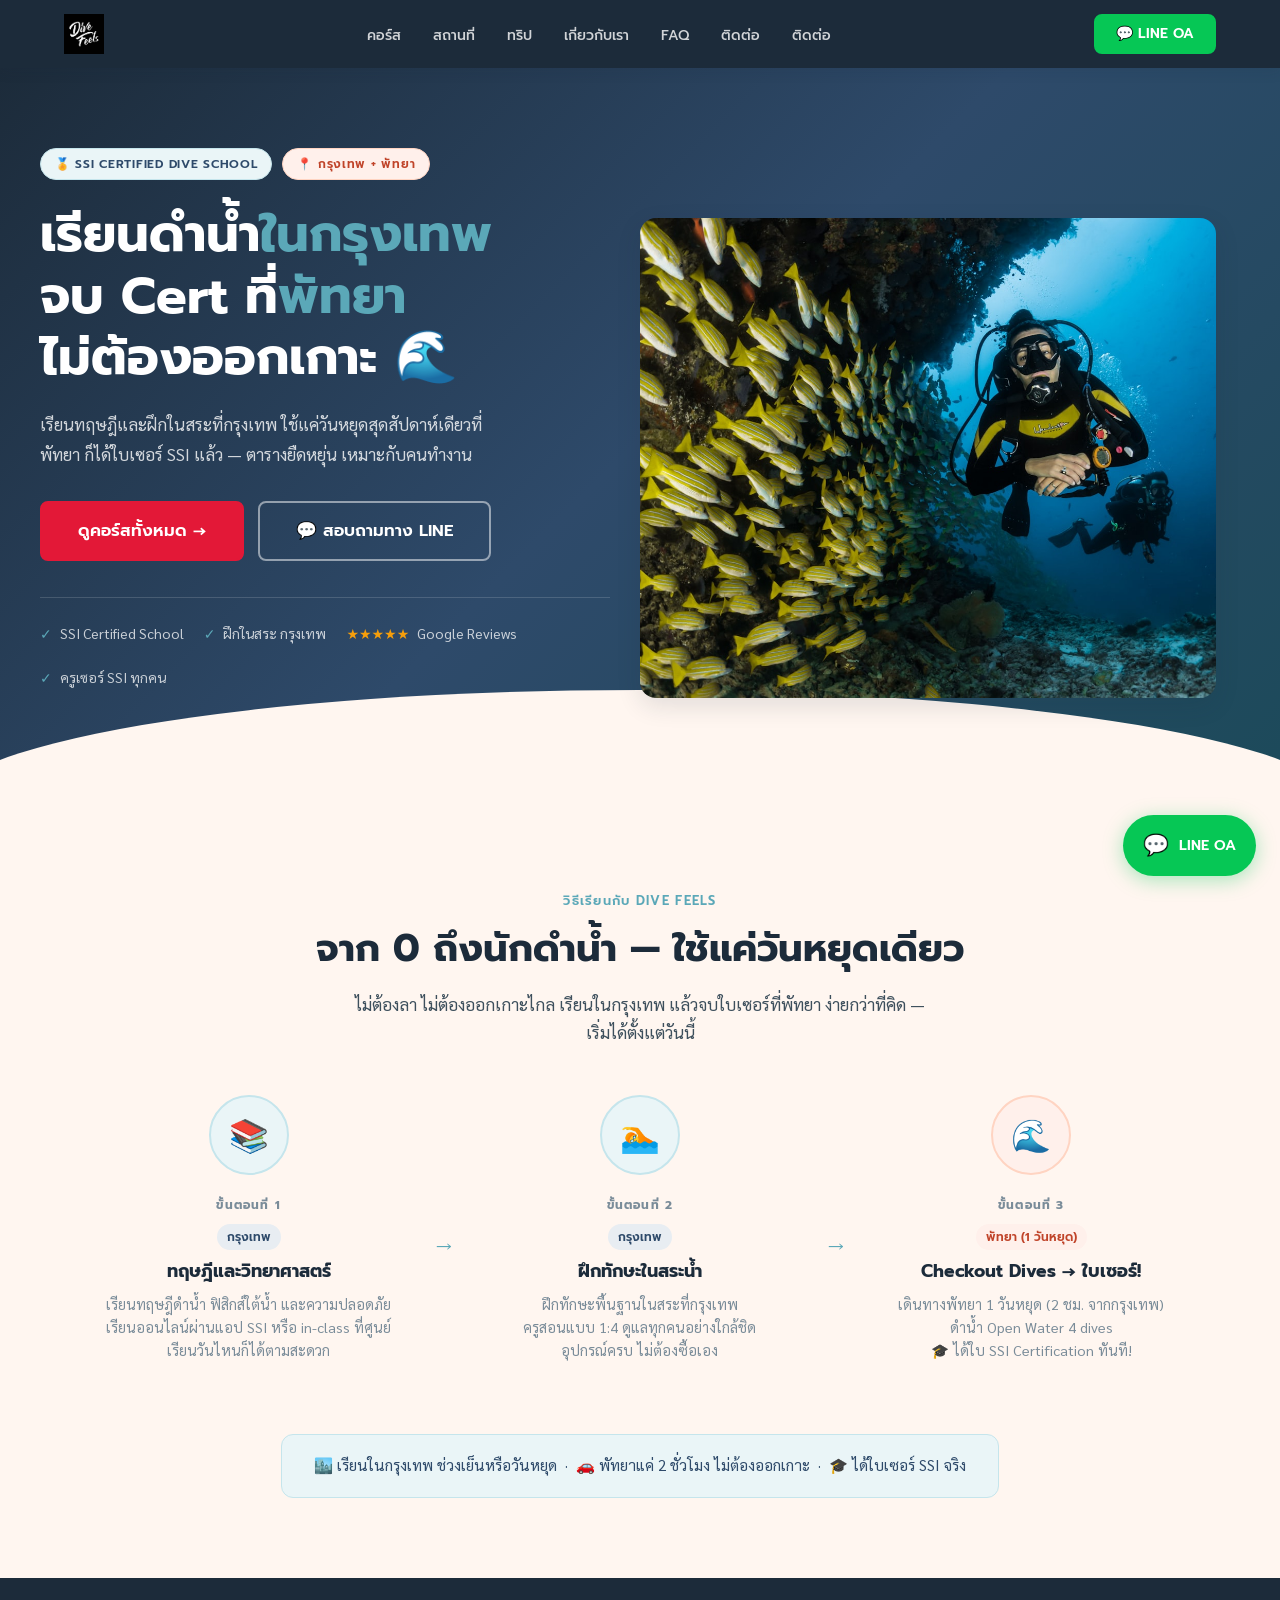
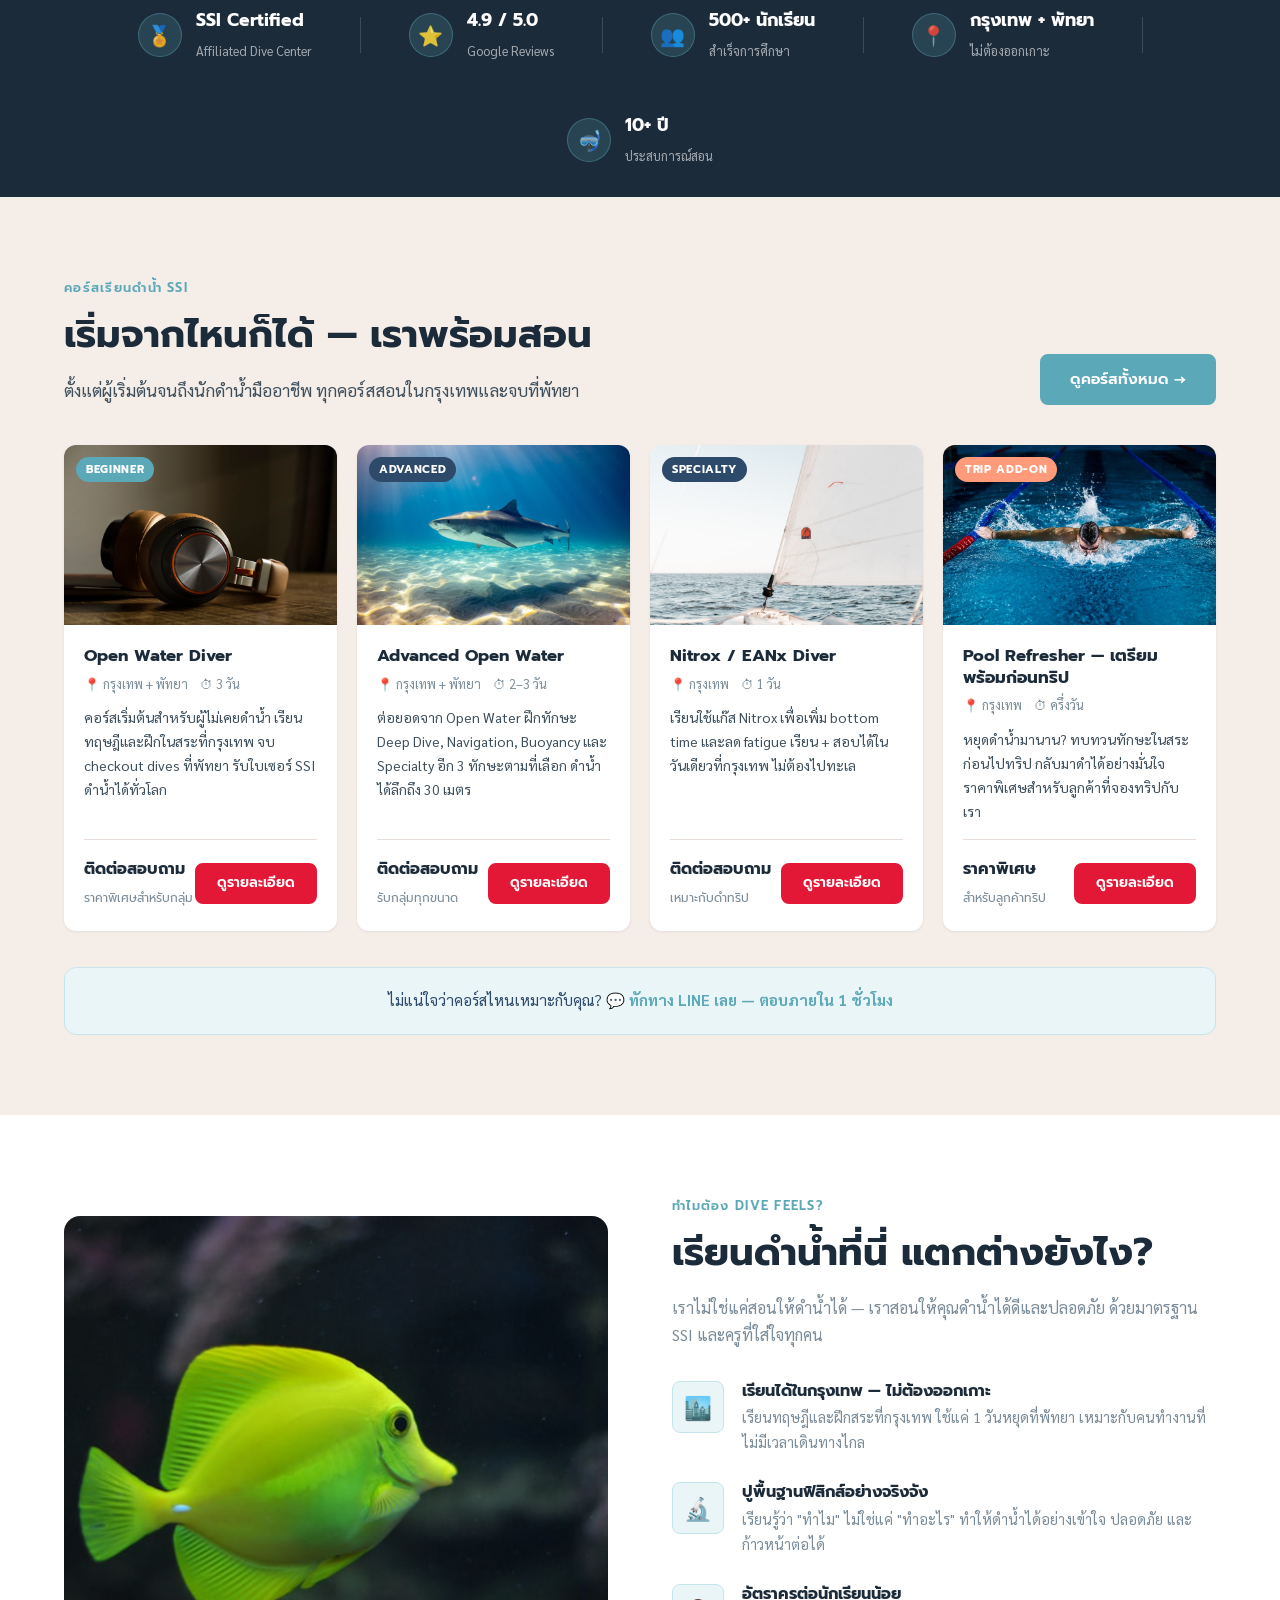
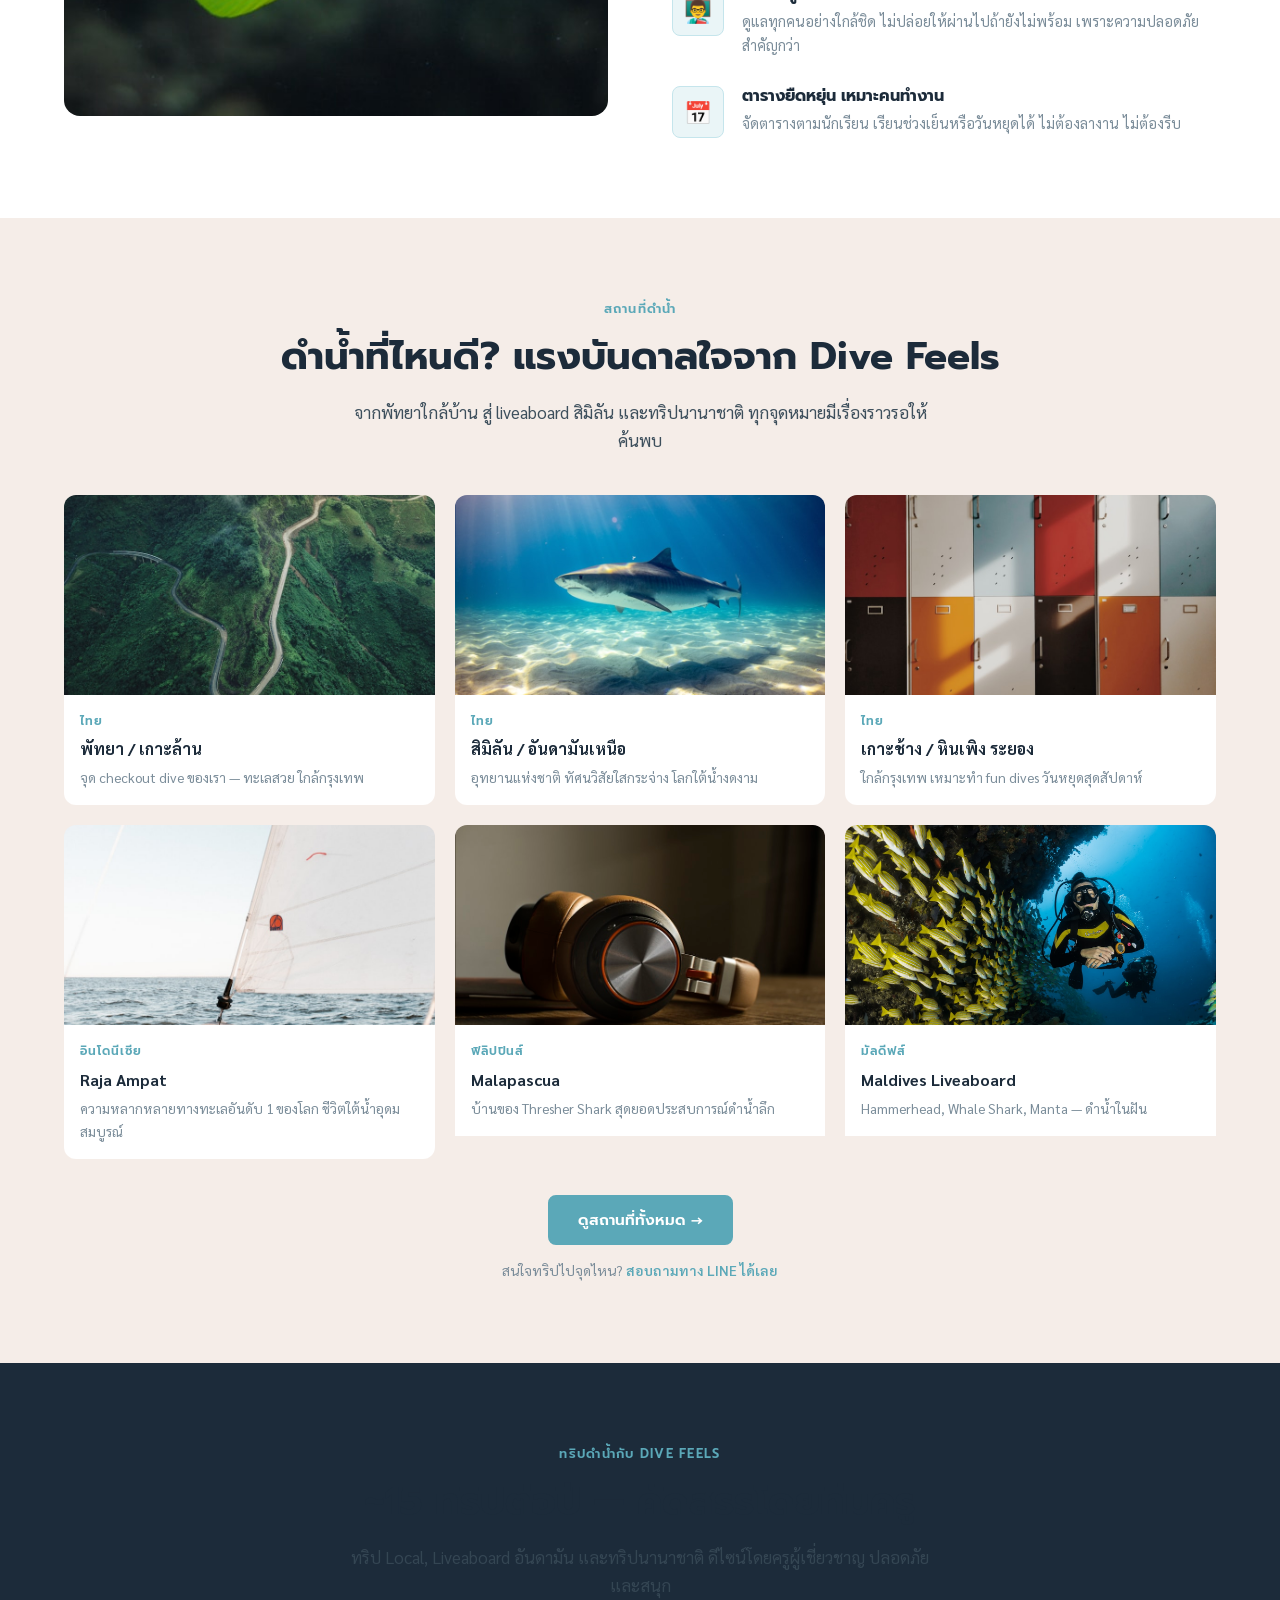
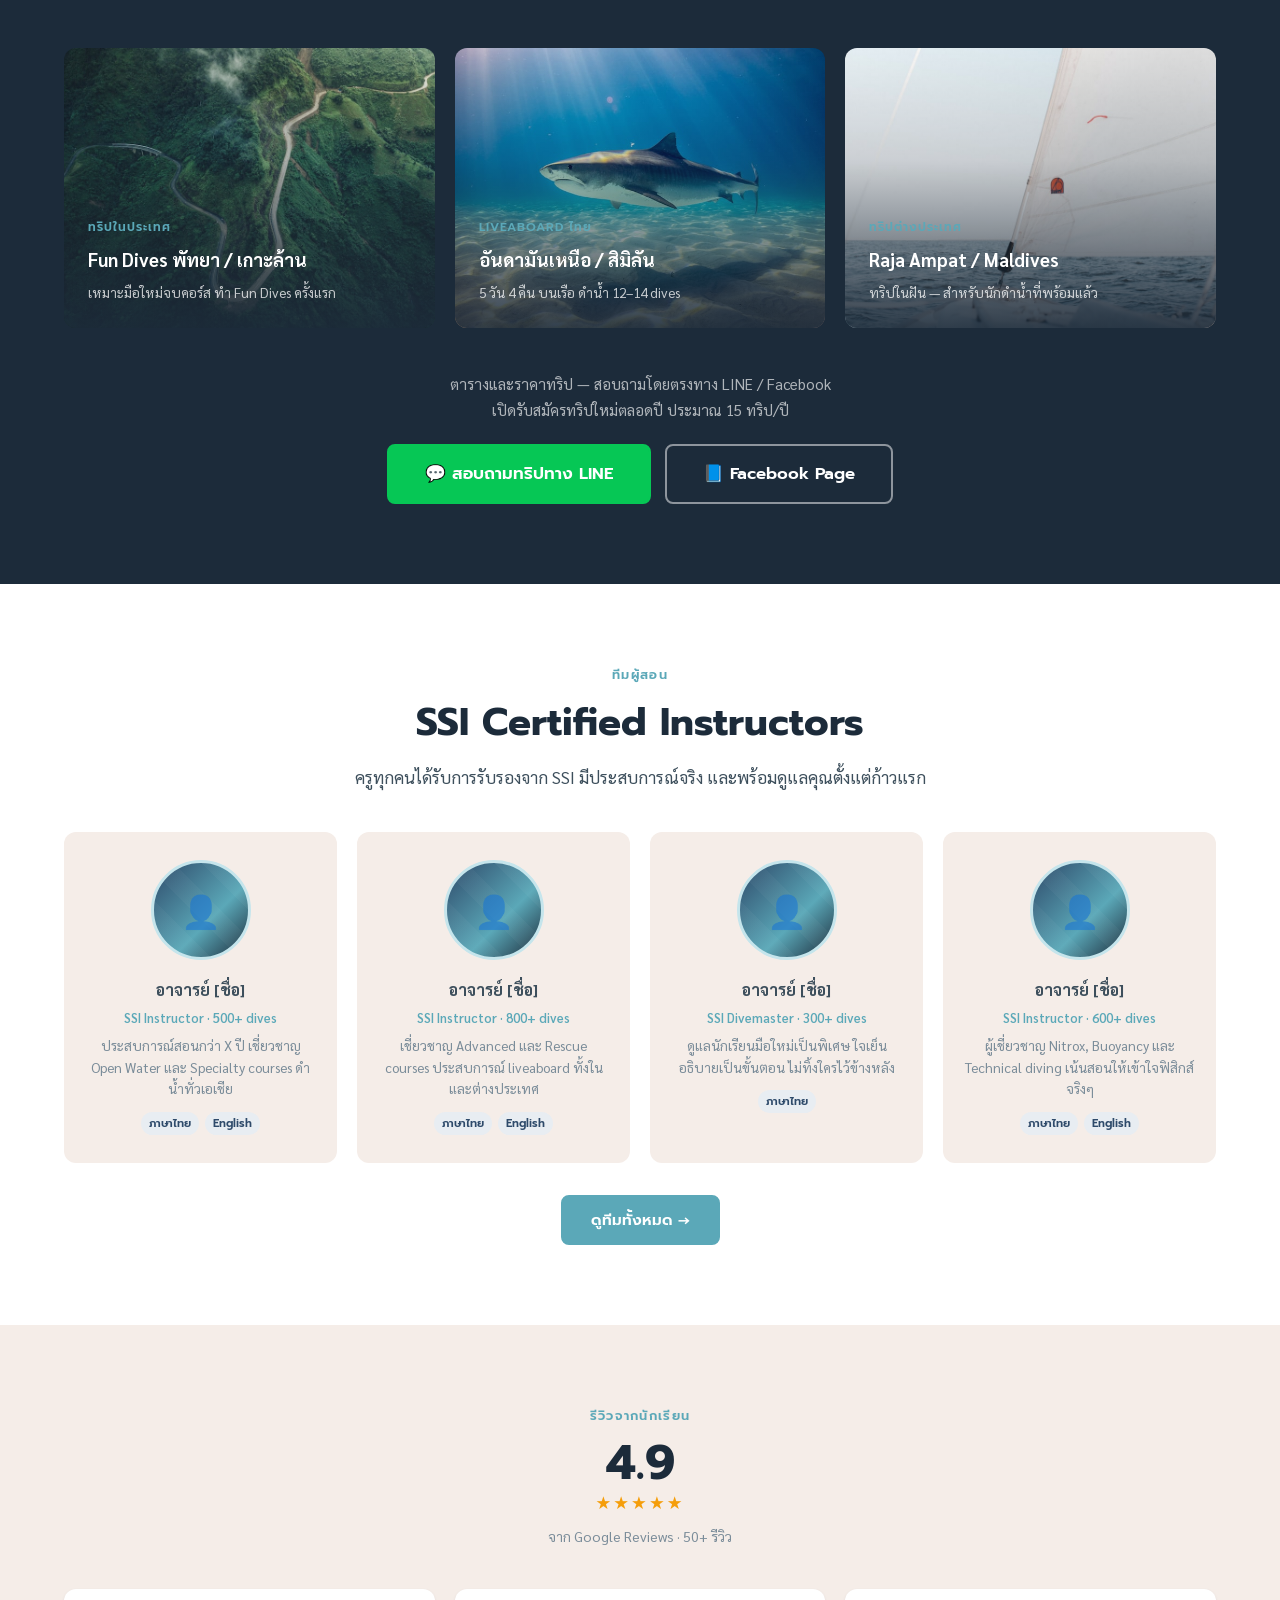
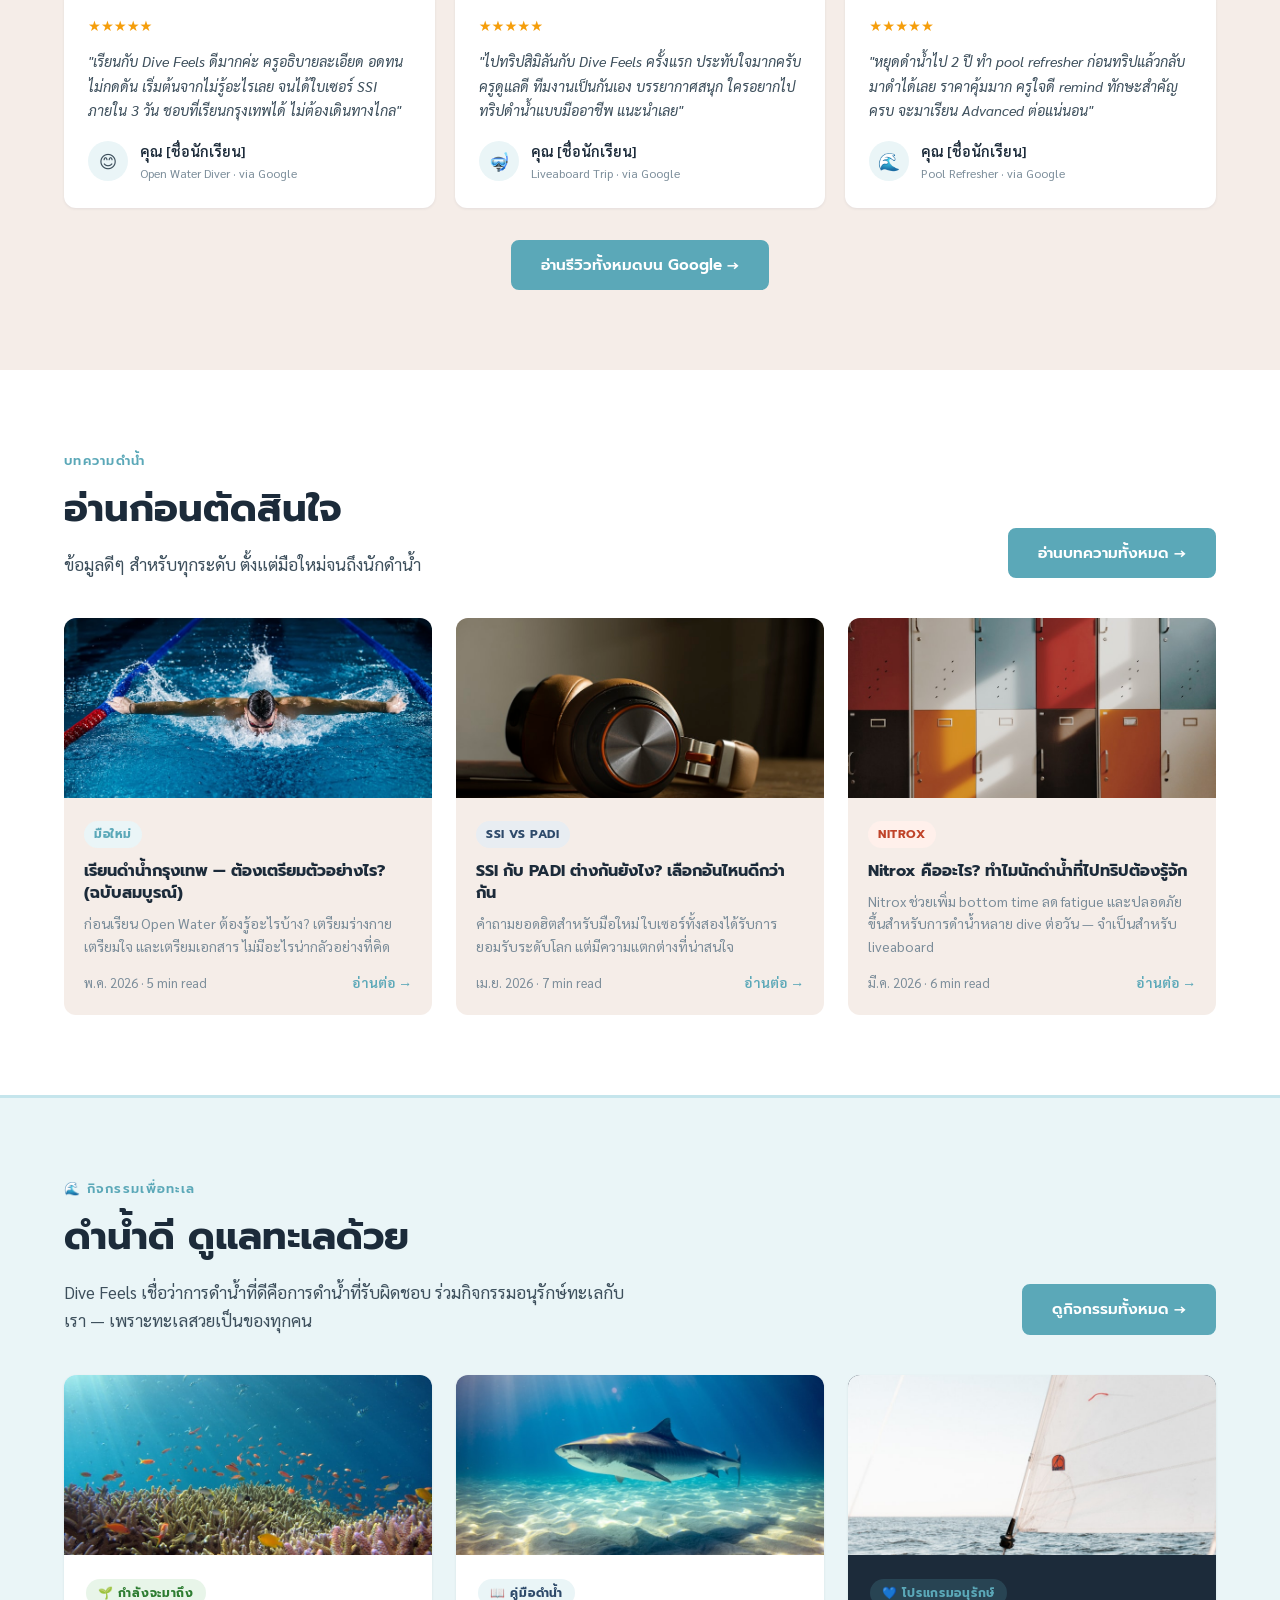
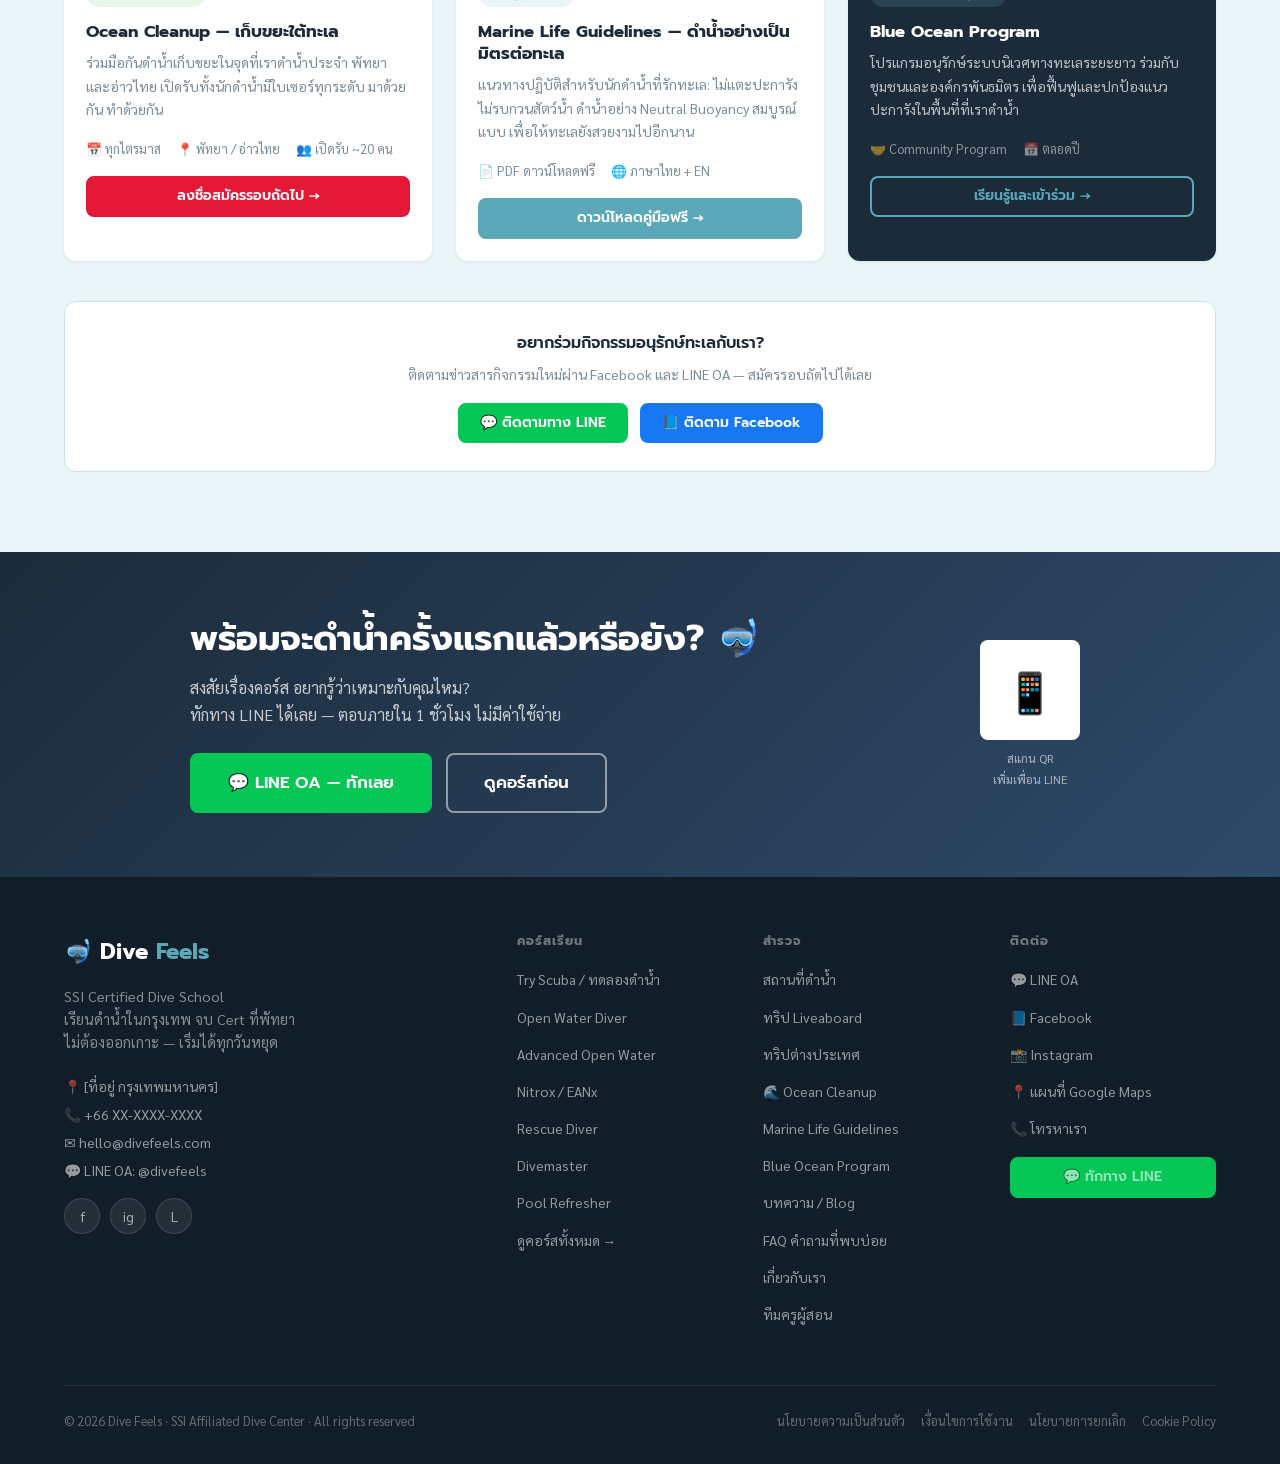
==== commit 015e8f54: "initial another pages" ====
--- a/index.html
+++ b/index.html
@@ -655,9 +655,9 @@
       <li><a href="#courses">คอร์ส</a></li>
       <li><a href="#destinations">สถานที่</a></li>
       <li><a href="#trips">ทริป</a></li>
-      <li><a href="#why">เกี่ยวกับเรา</a></li>
-      <li><a href="#conservation">อนุรักษ์</a></li>
-      <li><a href="#blog">บทความ</a></li>
+      <li><a href="about.html">เกี่ยวกับเรา</a></li>
+      <li><a href="faq.html">FAQ</a></li>
+      <li><a href="contact.html">ติดต่อ</a></li>
       <li><a href="#footer">ติดต่อ</a></li>
     </ul>
 
@@ -893,7 +893,7 @@
           </p>
           <div class="course-card-footer">
             <div class="course-price">ติดต่อสอบถาม<br><span>ราคาพิเศษสำหรับกลุ่ม</span></div>
-            <a href="#" class="btn btn-primary btn-sm">ดูรายละเอียด</a>
+            <a href="courses/open-water.html" class="btn btn-primary btn-sm">ดูรายละเอียด</a>
           </div>
         </div>
       </div>
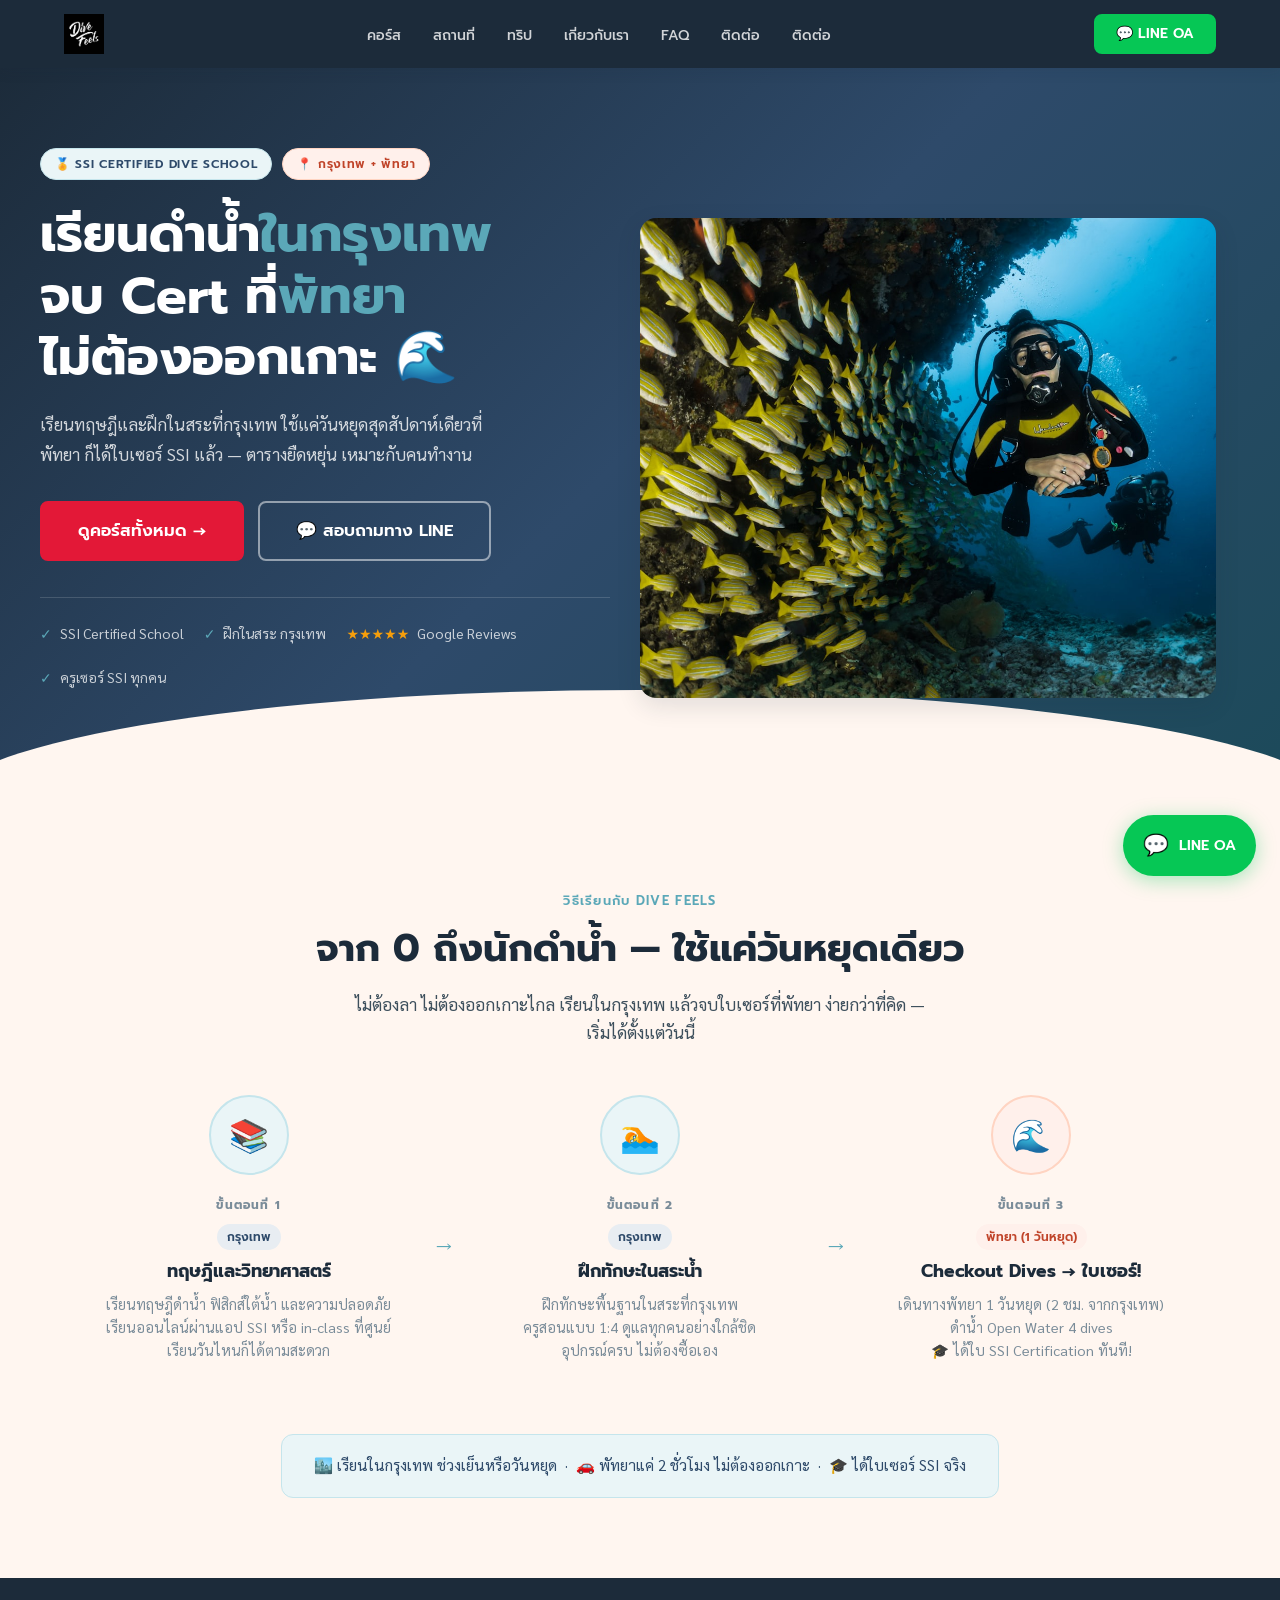
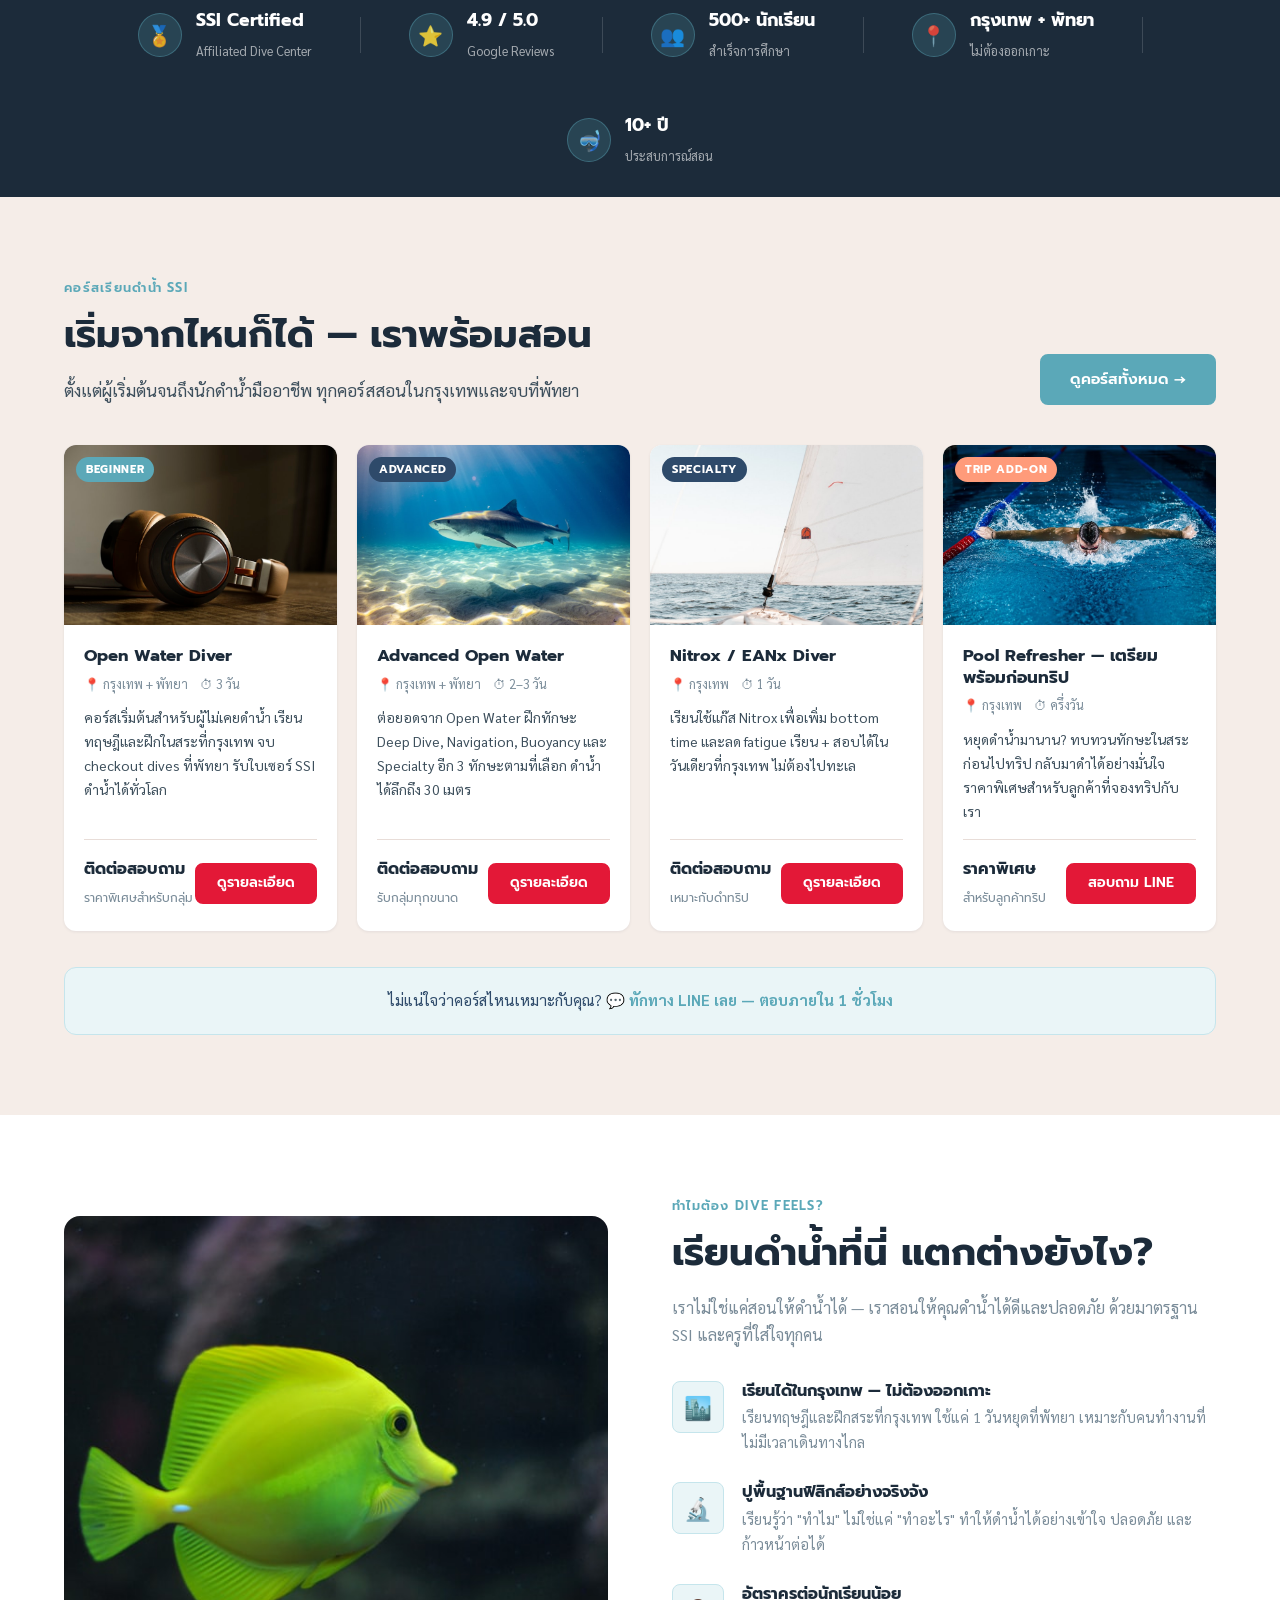
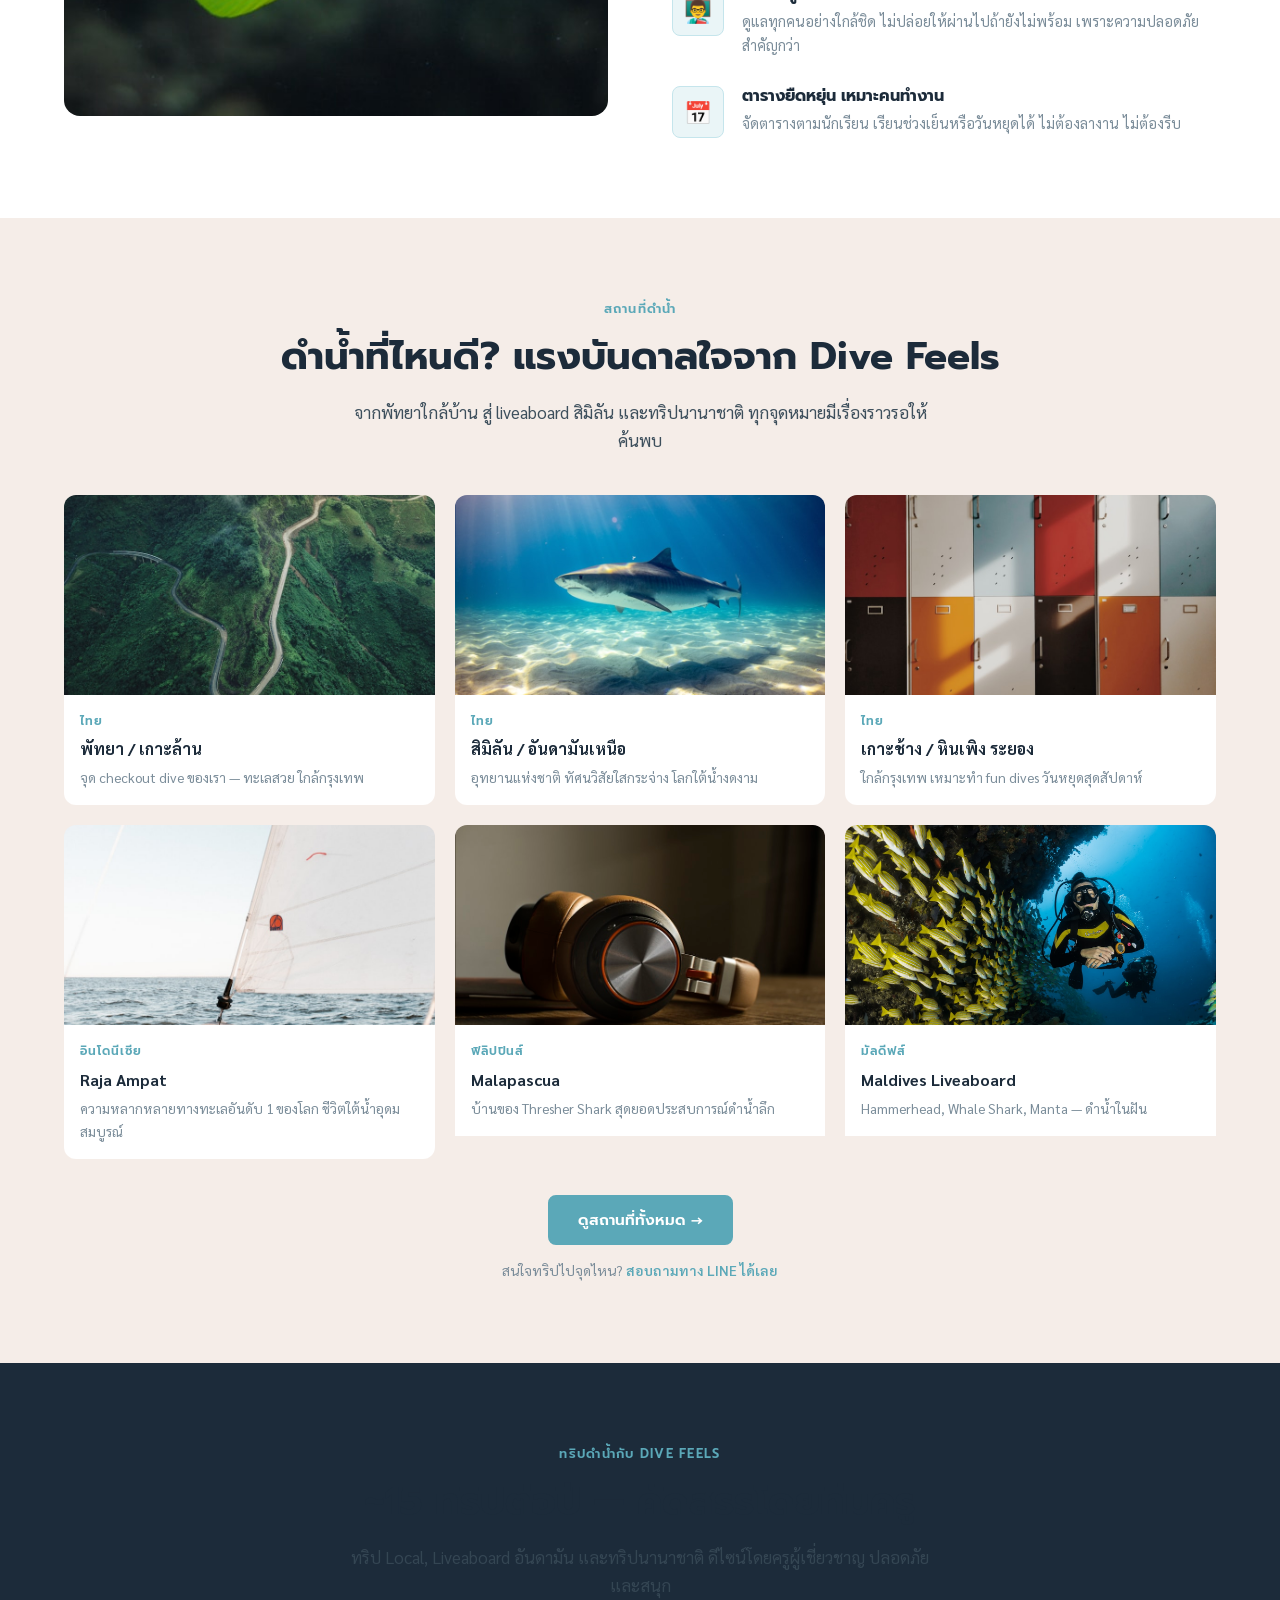
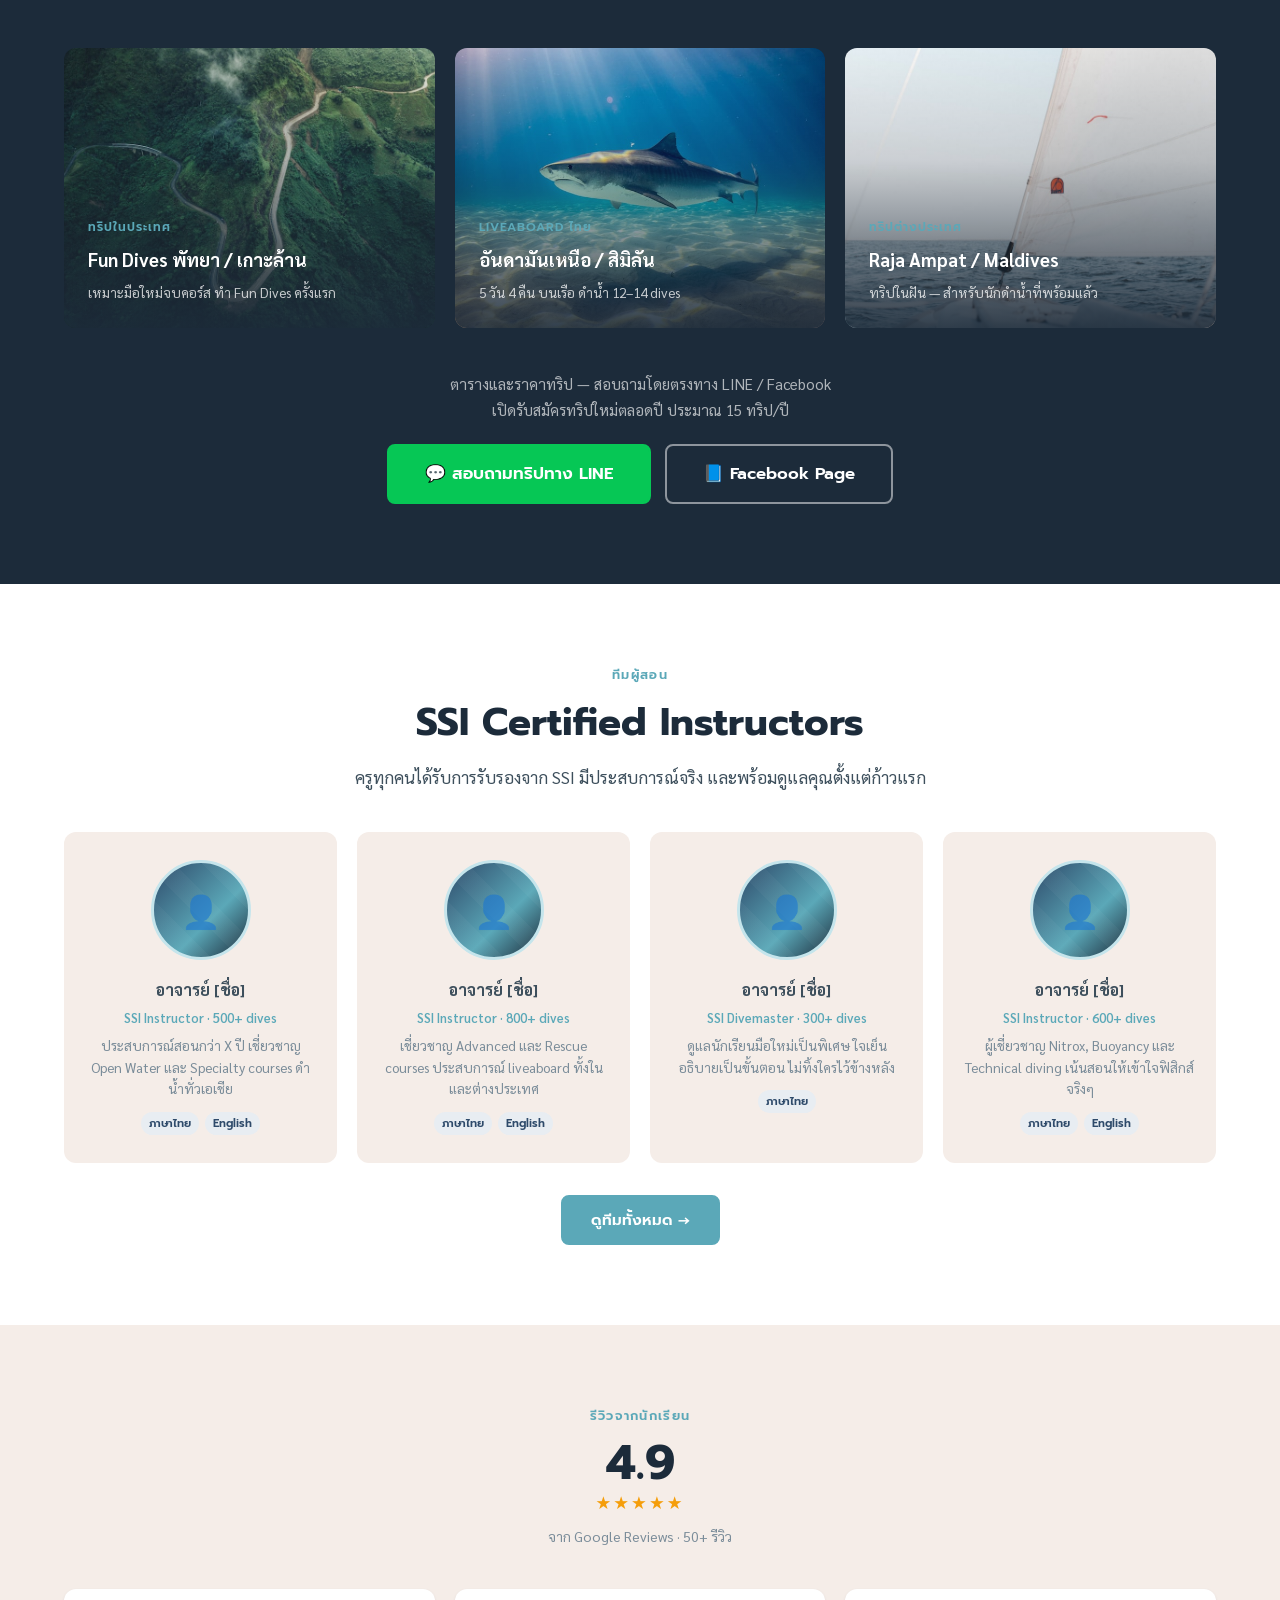
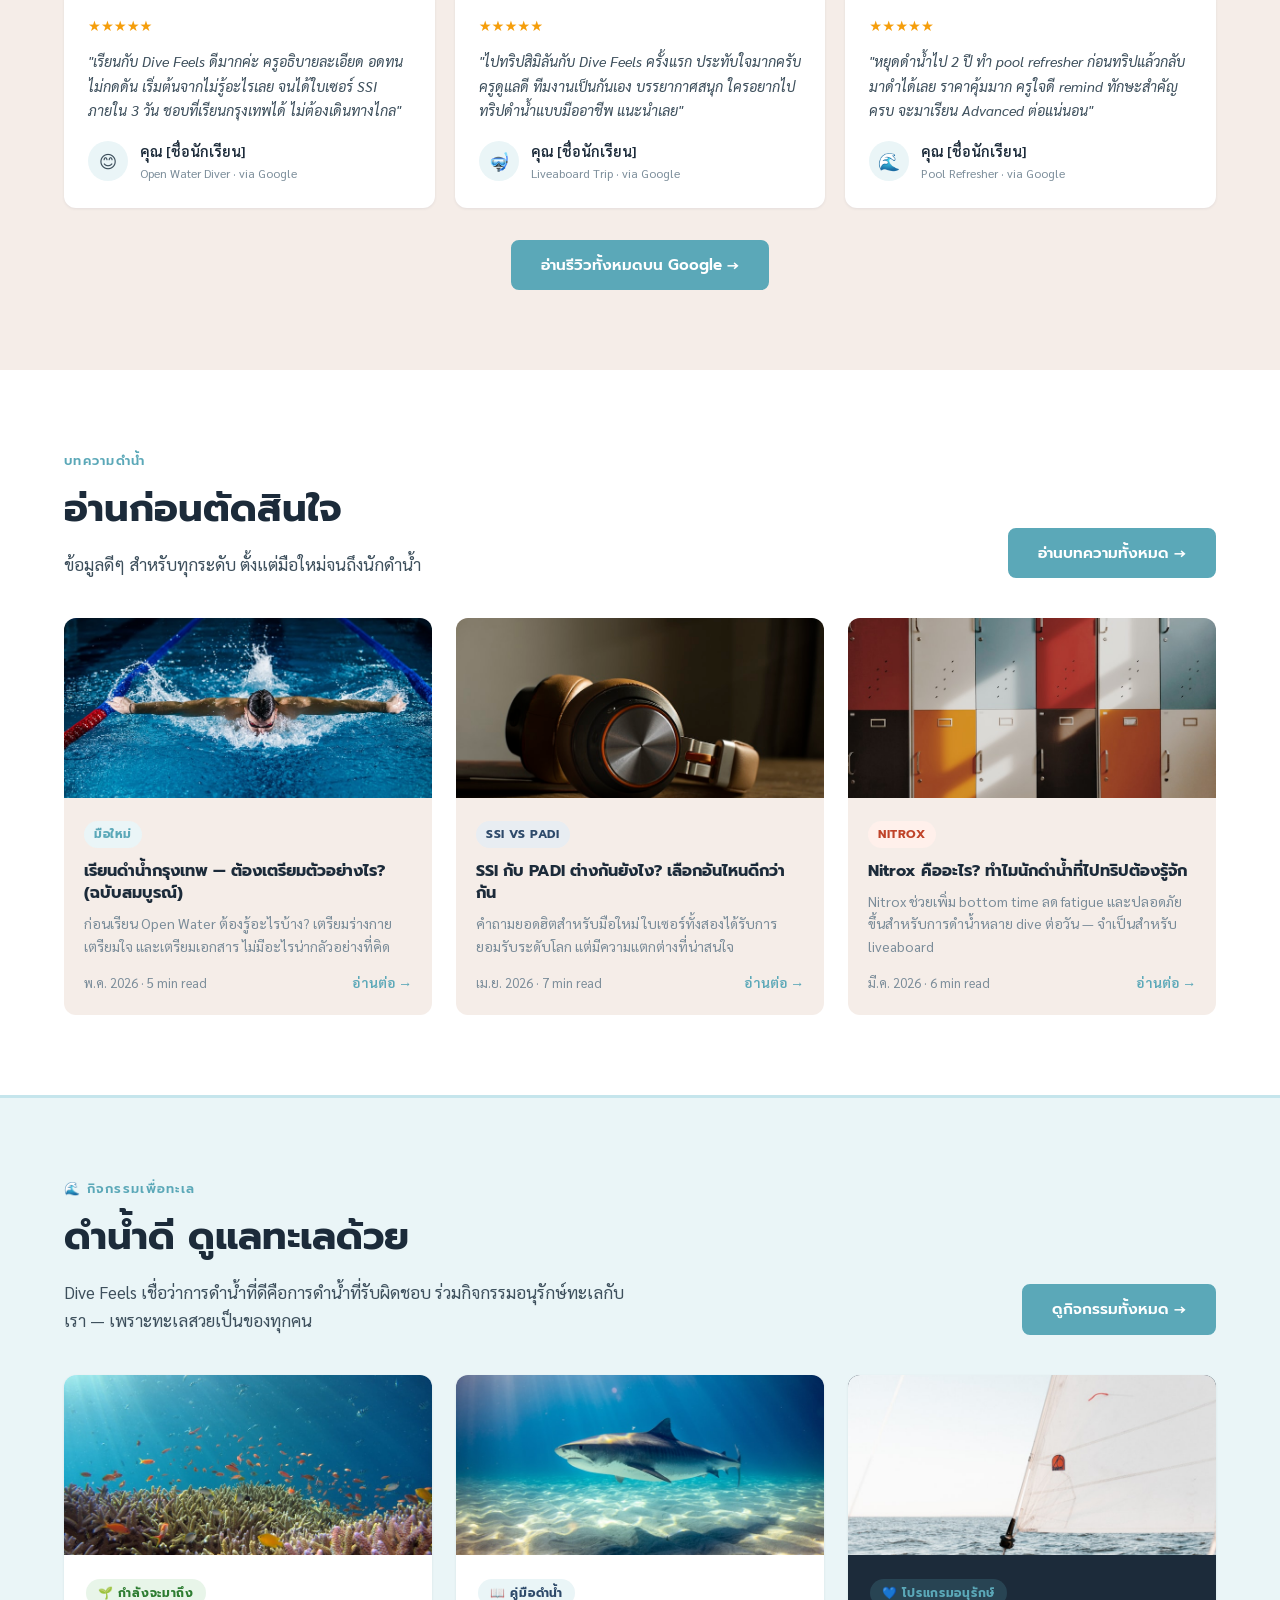
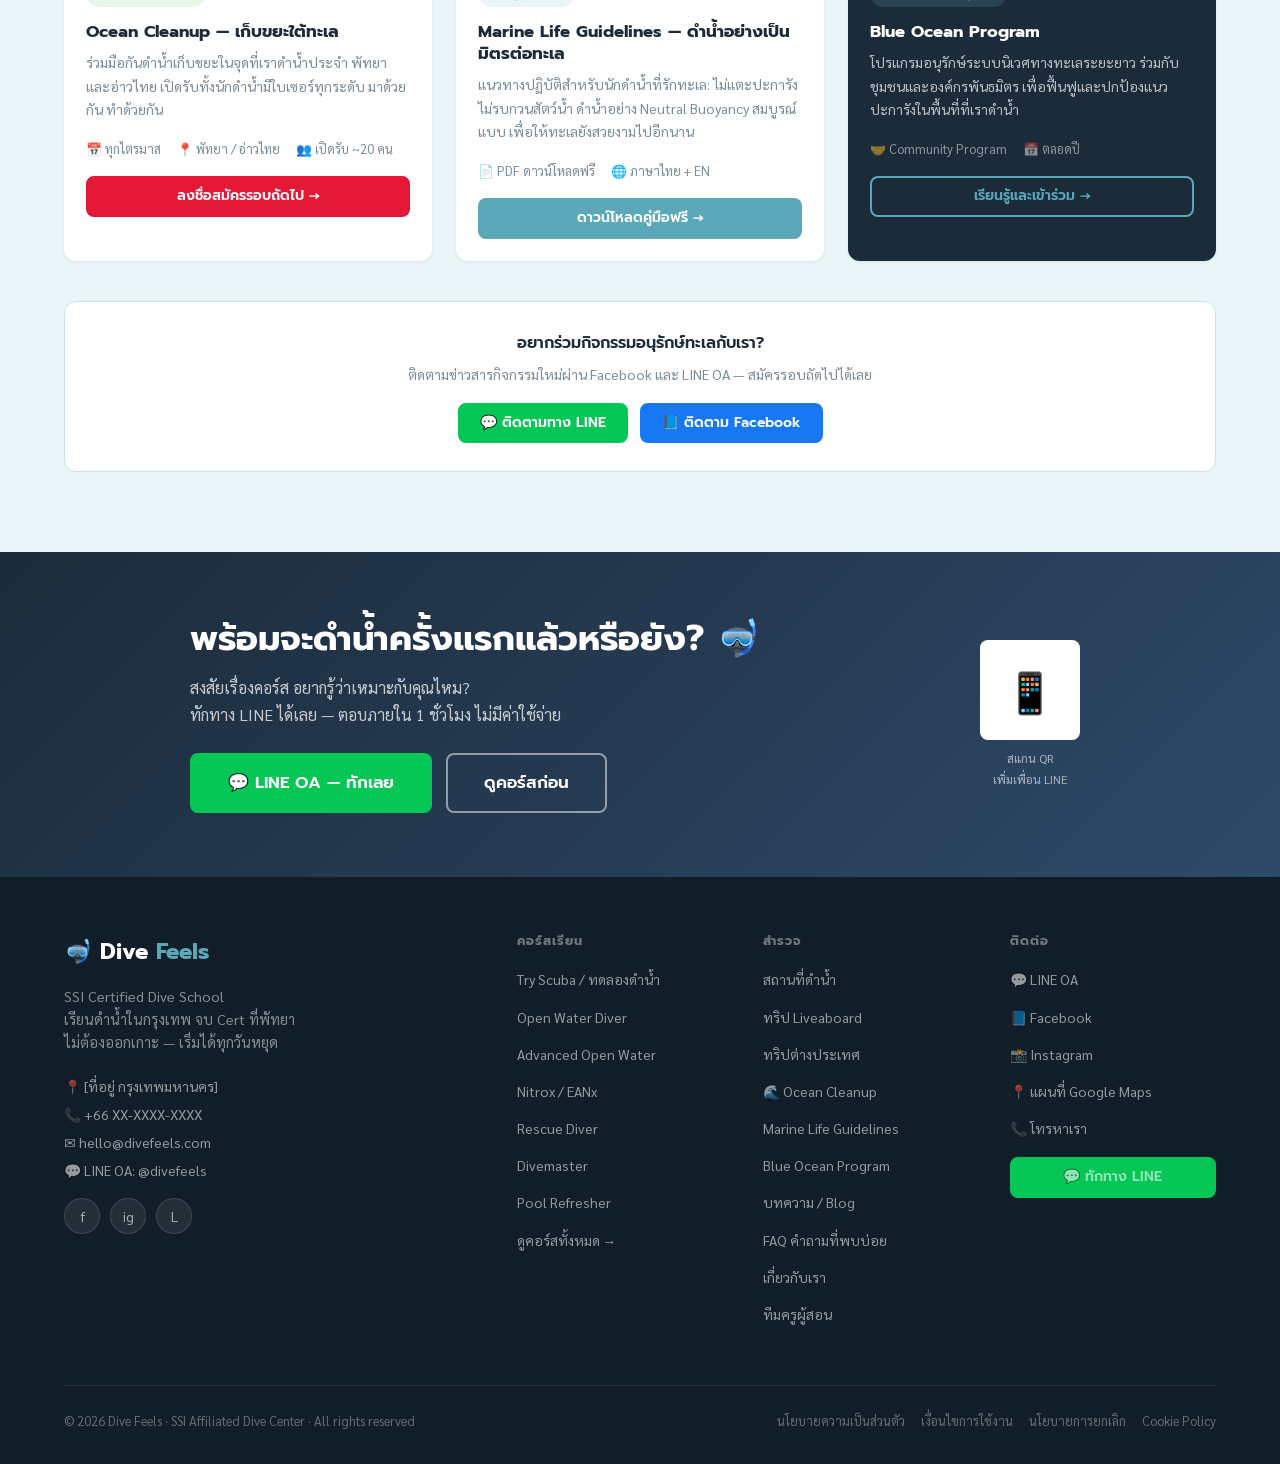
==== commit f3d1a1fb: "add index.html" ====
--- a/index.html
+++ b/index.html
@@ -915,7 +915,7 @@
           </p>
           <div class="course-card-footer">
             <div class="course-price">ติดต่อสอบถาม<br><span>รับกลุ่มทุกขนาด</span></div>
-            <a href="#" class="btn btn-primary btn-sm">ดูรายละเอียด</a>
+            <a href="courses/advanced.html" class="btn btn-primary btn-sm">ดูรายละเอียด</a>
           </div>
         </div>
       </div>
@@ -937,7 +937,7 @@
           </p>
           <div class="course-card-footer">
             <div class="course-price">ติดต่อสอบถาม<br><span>เหมาะกับดำทริป</span></div>
-            <a href="#" class="btn btn-primary btn-sm">ดูรายละเอียด</a>
+            <a href="courses/nitrox.html" class="btn btn-primary btn-sm">ดูรายละเอียด</a>
           </div>
         </div>
       </div>
@@ -959,7 +959,7 @@
           </p>
           <div class="course-card-footer">
             <div class="course-price">ราคาพิเศษ<br><span>สำหรับลูกค้าทริป</span></div>
-            <a href="#" class="btn btn-primary btn-sm">ดูรายละเอียด</a>
+            <a href="https://lin.ee/divefeels" target="_blank" rel="noopener" class="btn btn-primary btn-sm">สอบถาม LINE</a>
           </div>
         </div>
       </div>
